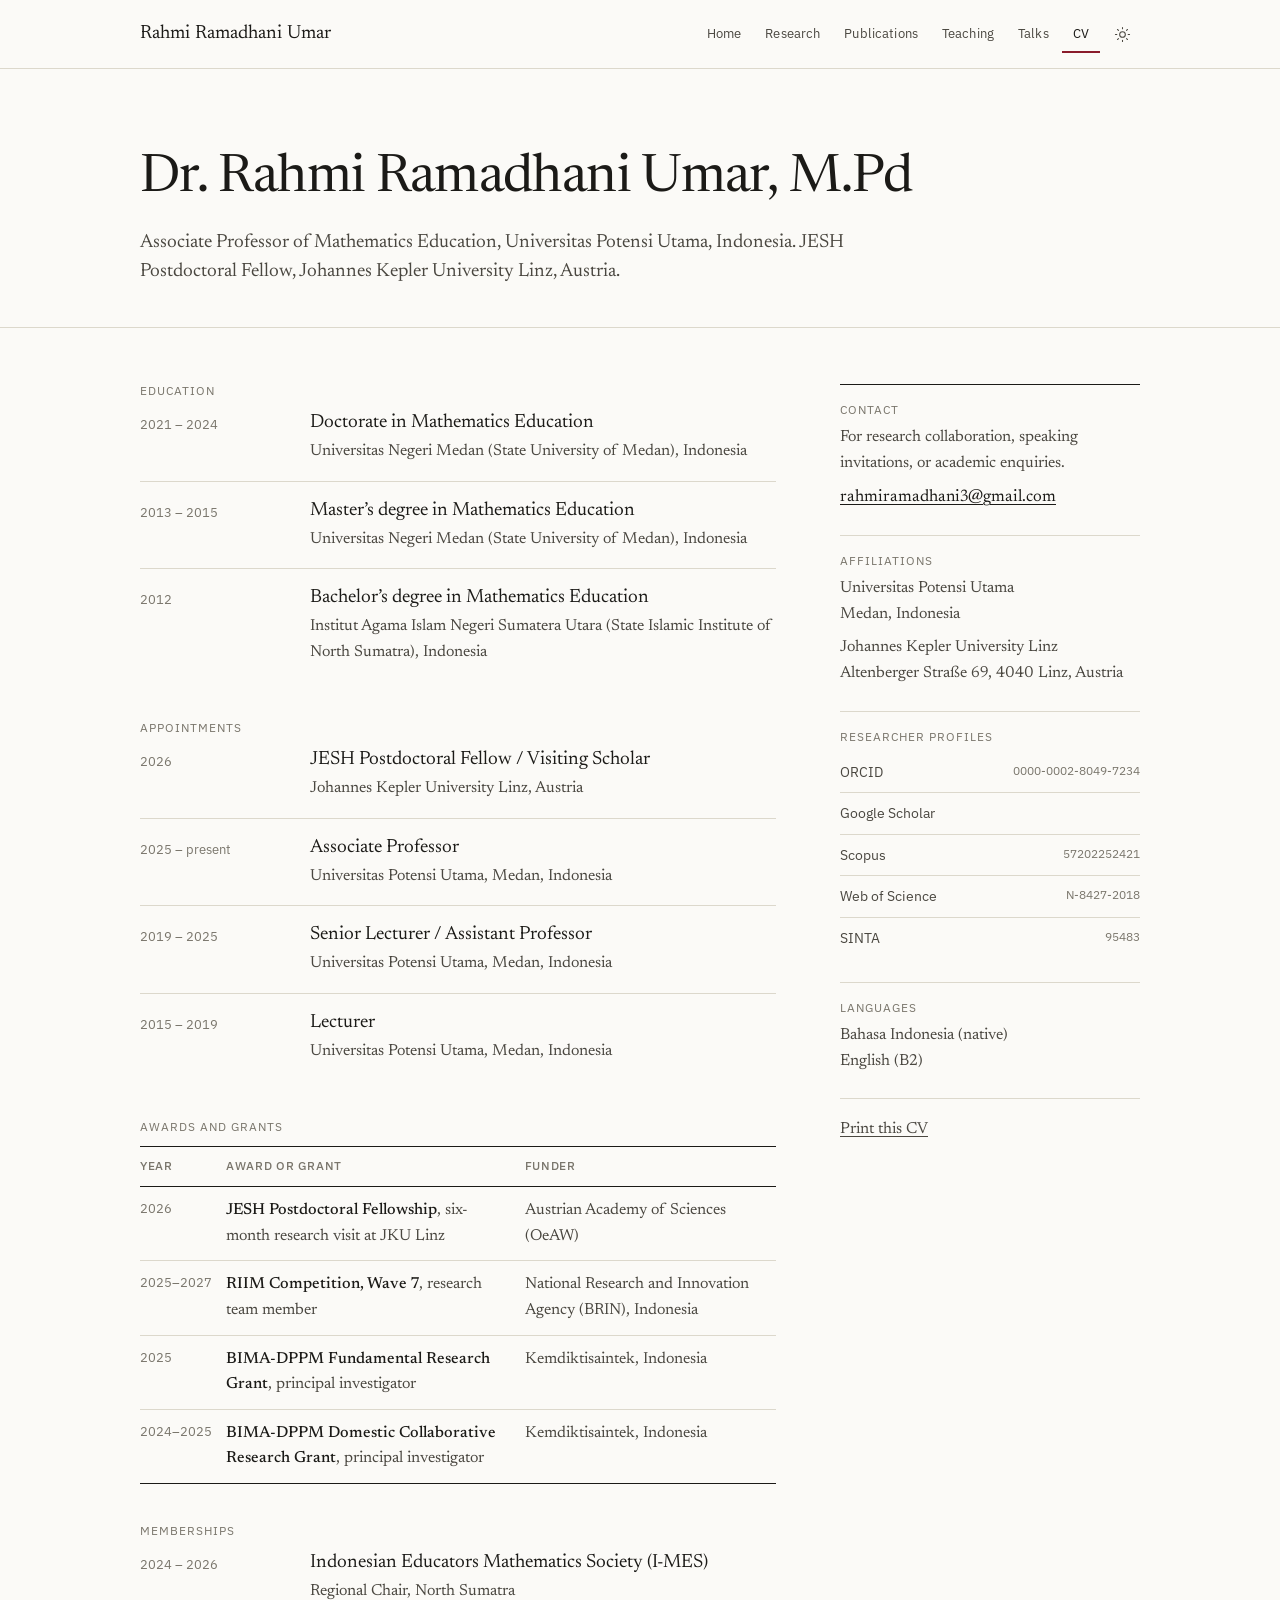
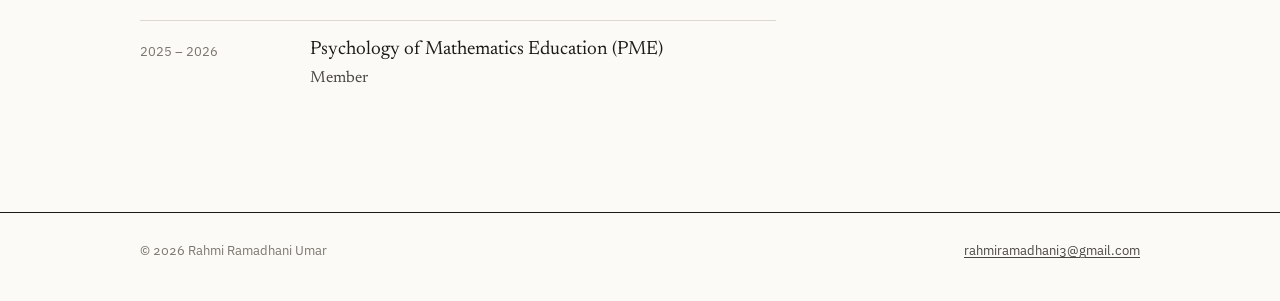
==== cv.html @ 2c05af72 "Academic website" ====
<!DOCTYPE html>
<html lang="en">
<head>
<meta charset="UTF-8">
<meta name="viewport" content="width=device-width, initial-scale=1">
<title>CV &middot; Rahmi Ramadhani Umar</title>
<meta name="description" content="Curriculum vitae and contact details of Rahmi Ramadhani Umar.">
<meta name="author" content="Rahmi Ramadhani Umar">
<link rel="canonical" href="https://rahmiumar.github.io/cv.html">
<meta property="og:type" content="website">
<meta property="og:title" content="CV &middot; Rahmi Ramadhani Umar">
<meta property="og:description" content="Curriculum vitae and contact details of Rahmi Ramadhani Umar.">
<meta property="og:url" content="https://rahmiumar.github.io/cv.html">
<link rel="icon" href="data:image/svg+xml,%3Csvg xmlns='http://www.w3.org/2000/svg' viewBox='0 0 64 64'%3E%3Crect width='64' height='64' fill='%238a1c2b'/%3E%3Ctext x='32' y='46' font-family='Georgia,serif' font-size='40' fill='%23fbfaf7' text-anchor='middle'%3ER%3C/text%3E%3C/svg%3E">
<link rel="preconnect" href="https://fonts.googleapis.com">
<link rel="preconnect" href="https://fonts.gstatic.com" crossorigin>
<link href="https://fonts.googleapis.com/css2?family=Newsreader:ital,opsz,wght@0,6..72,400;0,6..72,500;1,6..72,400&family=IBM+Plex+Sans:wght@400;500;600&display=swap" rel="stylesheet">
<link rel="stylesheet" href="assets/css/style.css">
<script>try{var t=localStorage.getItem('rru-theme');if(t==='light'||t==='dark')document.documentElement.setAttribute('data-theme',t);}catch(e){}</script>
</head>
<body>
<a class="skip-link" href="#main">Skip to content</a>
<header class="site-header">
  <div class="wrap">
    <a class="wordmark" href="index.html">Rahmi Ramadhani Umar</a>
    <nav class="nav" aria-label="Main">
      <ul><li><a href="index.html">Home</a></li><li><a href="research.html">Research</a></li><li><a href="publications.html">Publications</a></li><li><a href="teaching.html">Teaching</a></li><li><a href="talks.html">Talks</a></li><li><a href="cv.html" aria-current="page">CV</a></li></ul>
      <button class="menu-btn" type="button" aria-expanded="false">Menu</button>
      <button class="theme-btn" type="button" aria-label="Switch colour theme">
        <svg class="sun" viewBox="0 0 24 24" fill="none" stroke="currentColor" stroke-width="1.5" stroke-linecap="round"><circle cx="12" cy="12" r="4"/><path d="M12 2v2M12 20v2M4.9 4.9l1.4 1.4M17.7 17.7l1.4 1.4M2 12h2M20 12h2M4.9 19.1l1.4-1.4M17.7 6.3l1.4-1.4"/></svg>
        <svg class="moon" viewBox="0 0 24 24" fill="none" stroke="currentColor" stroke-width="1.5" stroke-linecap="round" stroke-linejoin="round"><path d="M21 12.8A9 9 0 1 1 11.2 3 7 7 0 0 0 21 12.8Z"/></svg>
      </button>
    </nav>
  </div>
</header>
<main id="main">

<section class="page-head"><div class="wrap">
  <h1>Dr. Rahmi Ramadhani Umar, M.Pd</h1>
  <p>Associate Professor of Mathematics Education, Universitas Potensi Utama, Indonesia. JESH Postdoctoral Fellow, Johannes Kepler University Linz, Austria.</p>
</div></section>
<section class="sec"><div class="wrap" style="display:block"><div class="cv-grid"><div><h2 class="sec-label" style="padding:0 0 12px">Education</h2><ol class="entries"><li><div class="when">2021 &ndash; 2024</div><div><h3>Doctorate in Mathematics Education</h3><p class="where">Universitas Negeri Medan (State University of Medan), Indonesia</p></div></li><li><div class="when">2013 &ndash; 2015</div><div><h3>Master&rsquo;s degree in Mathematics Education</h3><p class="where">Universitas Negeri Medan (State University of Medan), Indonesia</p></div></li><li><div class="when">2012</div><div><h3>Bachelor&rsquo;s degree in Mathematics Education</h3><p class="where">Institut Agama Islam Negeri Sumatera Utara (State Islamic Institute of North Sumatra), Indonesia</p></div></li></ol><h2 class="sec-label" style="padding:40px 0 12px">Appointments</h2><ol class="entries"><li><div class="when">2026</div><div><h3>JESH Postdoctoral Fellow / Visiting Scholar</h3><p class="where">Johannes Kepler University Linz, Austria</p></div></li><li><div class="when">2025 &ndash; present</div><div><h3>Associate Professor</h3><p class="where">Universitas Potensi Utama, Medan, Indonesia</p></div></li><li><div class="when">2019 &ndash; 2025</div><div><h3>Senior Lecturer / Assistant Professor</h3><p class="where">Universitas Potensi Utama, Medan, Indonesia</p></div></li><li><div class="when">2015 &ndash; 2019</div><div><h3>Lecturer</h3><p class="where">Universitas Potensi Utama, Medan, Indonesia</p></div></li></ol><h2 class="sec-label" style="padding:40px 0 12px">Awards and grants</h2><div class="table-wrap"><table class="bk stack"><tr><th>Year</th><th>Award or grant</th><th>Funder</th></tr><tr><td>2026</td><td><strong>JESH Postdoctoral Fellowship</strong>, six-month research visit at JKU Linz</td><td>Austrian Academy of Sciences (OeAW)</td></tr><tr><td>2025&ndash;2027</td><td><strong>RIIM Competition, Wave 7</strong>, research team member</td><td>National Research and Innovation Agency (BRIN), Indonesia</td></tr><tr><td>2025</td><td><strong>BIMA-DPPM Fundamental Research Grant</strong>, principal investigator</td><td>Kemdiktisaintek, Indonesia</td></tr><tr><td>2024&ndash;2025</td><td><strong>BIMA-DPPM Domestic Collaborative Research Grant</strong>, principal investigator</td><td>Kemdiktisaintek, Indonesia</td></tr></table></div><h2 class="sec-label" style="padding:40px 0 12px">Memberships</h2><ol class="entries"><li><div class="when">2024 &ndash; 2026</div><div><h3>Indonesian Educators Mathematics Society (I-MES)</h3><p class="where">Regional Chair, North Sumatra</p></div></li><li><div class="when">2025 &ndash; 2026</div><div><h3>Psychology of Mathematics Education (PME)</h3><p class="where">Member</p></div></li></ol></div><aside class="aside">
<section><h2>Contact</h2><p>For research collaboration, speaking invitations, or academic enquiries.</p><p><a class="mail" href="mailto:rahmiramadhani3@gmail.com">rahmiramadhani3@gmail.com</a></p></section>
<section><h2>Affiliations</h2><p>Universitas Potensi Utama<br>Medan, Indonesia</p><p>Johannes Kepler University Linz<br>Altenberger Stra&szlig;e 69, 4040 Linz, Austria</p></section>
<section><h2>Researcher profiles</h2><ul class="profiles"><li><a href="https://orcid.org/0000-0002-8049-7234" target="_blank" rel="noopener">ORCID<span>0000-0002-8049-7234</span></a></li><li><a href="https://scholar.google.com/citations?user=eZGZv1oAAAAJ&amp;hl=id" target="_blank" rel="noopener">Google Scholar</a></li><li><a href="https://www.scopus.com/authid/detail.uri?authorId=57202252421" target="_blank" rel="noopener">Scopus<span>57202252421</span></a></li><li><a href="https://www.webofscience.com/wos/author/record/N-8427-2018" target="_blank" rel="noopener">Web of Science<span>N-8427-2018</span></a></li><li><a href="https://sinta.kemdiktisaintek.go.id/authors/profile/95483" target="_blank" rel="noopener">SINTA<span>95483</span></a></li></ul></section>
<section><h2>Languages</h2><p>Bahasa Indonesia (native)<br>English (B2)</p></section>
<section class="no-print"><p><a href="#" onclick="window.print();return false">Print this CV</a></p></section>
</aside></div></div></section>

</main>
<footer class="site-footer">
  <div class="wrap">
    <span>&copy; <span id="year">2026</span> Rahmi Ramadhani Umar</span>
    <span><a href="mailto:rahmiramadhani3@gmail.com">rahmiramadhani3@gmail.com</a></span>
  </div>
</footer>
<script src="assets/js/main.js"></script>
</body>
</html>
---- assets/css/style.css ----
/* Rahmi Ramadhani Umar — academic site
   Editorial layout: serif text, hairline rules, one accent colour. */

:root {
  --paper: #fbfaf7;
  --paper-2: #f3f1ea;
  --ink: #1b1a17;
  --ink-2: #4a4740;
  --ink-3: #7a766c;
  --rule: #dcd8cc;
  --rule-strong: #1b1a17;
  --accent: #8a1c2b;
  --accent-soft: #f4e7e8;
  --focus: #8a1c2b;

  --serif: "Newsreader", "Iowan Old Style", "Palatino Linotype", Georgia, serif;
  --sans: "IBM Plex Sans", "Segoe UI", system-ui, sans-serif;

  --measure: 66ch;
  --wrap: 1080px;
  --gutter: clamp(16px, 4vw, 40px);
  --label-col: 190px;
}

@media (prefers-color-scheme: dark) {
  :root:not([data-theme="light"]) {
    --paper: #151412;
    --paper-2: #1d1c19;
    --ink: #ece8df;
    --ink-2: #bdb8ac;
    --ink-3: #8c877c;
    --rule: #34322d;
    --rule-strong: #ece8df;
    --accent: #e3949c;
    --accent-soft: #2b1d1f;
    --focus: #e3949c;
  }
}
:root[data-theme="dark"] {
  --paper: #151412;
  --paper-2: #1d1c19;
  --ink: #ece8df;
  --ink-2: #bdb8ac;
  --ink-3: #8c877c;
  --rule: #34322d;
  --rule-strong: #ece8df;
  --accent: #e3949c;
  --accent-soft: #2b1d1f;
  --focus: #e3949c;
}

*, *::before, *::after { box-sizing: border-box; }
html { -webkit-text-size-adjust: 100%; text-size-adjust: 100%; }
body {
  margin: 0;
  background: var(--paper);
  color: var(--ink);
  font-family: var(--serif);
  font-size: 1.125rem;
  line-height: 1.6;
  font-optical-sizing: auto;
  font-variant-numeric: oldstyle-nums proportional-nums;
  -webkit-font-smoothing: antialiased;
}
img, svg { display: block; max-width: 100%; }
a { color: inherit; text-decoration-thickness: 1px; text-underline-offset: 0.18em; }
a:hover { color: var(--accent); }
:focus-visible { outline: 2px solid var(--focus); outline-offset: 3px; }
h1, h2, h3 { font-weight: 400; line-height: 1.15; margin: 0; }
p { margin: 0 0 1em; }
em { font-style: italic; }

.wrap { max-width: var(--wrap); margin: 0 auto; padding: 0 var(--gutter); }

.skip-link {
  position: absolute; left: -9999px; top: 8px;
  background: var(--ink); color: var(--paper); padding: 8px 14px;
  font-family: var(--sans); font-size: .85rem; z-index: 10;
}
.skip-link:focus { left: 8px; }

/* ---------- Header ---------- */
.site-header { border-bottom: 1px solid var(--rule); }
.site-header .wrap {
  display: flex; align-items: center; justify-content: space-between;
  gap: 24px; min-height: 68px;
}
.wordmark {
  font-family: var(--serif); font-size: 1.2rem; text-decoration: none;
  letter-spacing: .005em; white-space: nowrap;
}
.wordmark:hover { color: var(--ink); }
.nav { display: flex; align-items: center; gap: 4px; }
.nav ul { display: flex; gap: 2px; list-style: none; margin: 0; padding: 0; }
.nav a {
  display: block; padding: 8px 11px;
  font-family: var(--sans); font-size: .84rem; letter-spacing: .01em;
  color: var(--ink-2); text-decoration: none;
}
.nav a:hover { color: var(--ink); }
.nav a[aria-current="page"] {
  color: var(--ink);
  box-shadow: inset 0 -2px 0 var(--accent);
}
.theme-btn, .menu-btn {
  appearance: none; background: none; border: 0; color: var(--ink-2);
  width: 36px; height: 36px; display: inline-grid; place-items: center;
  cursor: pointer; border-radius: 2px;
}
.theme-btn:hover, .menu-btn:hover { color: var(--ink); }
.theme-btn svg { width: 17px; height: 17px; }
.theme-btn .moon { display: none; }
:root[data-theme="dark"] .theme-btn .sun { display: none; }
:root[data-theme="dark"] .theme-btn .moon { display: block; }
@media (prefers-color-scheme: dark) {
  :root:not([data-theme="light"]) .theme-btn .sun { display: none; }
  :root:not([data-theme="light"]) .theme-btn .moon { display: block; }
}
.menu-btn { display: none; font-family: var(--sans); font-size: .84rem; width: auto; padding: 0 6px; }

@media (max-width: 860px) {
  .menu-btn { display: inline-grid; }
  .nav ul {
    display: none; position: absolute; left: 0; right: 0; top: 68px;
    flex-direction: column; gap: 0; background: var(--paper);
    border-bottom: 1px solid var(--rule); padding: 6px var(--gutter) 14px; z-index: 5;
  }
  .nav ul.open { display: flex; }
  .nav a { padding: 11px 0; font-size: .95rem; border-top: 1px solid var(--rule); }
  .nav li:first-child a { border-top: 0; }
  .nav a[aria-current="page"] { box-shadow: none; color: var(--accent); }
  .site-header { position: relative; }
}

/* ---------- Masthead (home) ---------- */
.masthead { padding: clamp(48px, 8vw, 96px) 0 clamp(40px, 6vw, 64px); }
.masthead-grid {
  display: grid; grid-template-columns: minmax(0, 1fr) 360px;
  gap: clamp(32px, 6vw, 80px); align-items: start;
}
.eyebrow {
  font-family: var(--sans); font-size: .78rem; letter-spacing: .08em;
  text-transform: uppercase; color: var(--ink-3); margin: 0 0 18px;
}
.masthead h1 {
  font-size: clamp(2.5rem, 6vw, 4.1rem); letter-spacing: -.015em; line-height: 1.02;
  margin-bottom: 22px;
}
.masthead h1 .deg { font-size: .42em; letter-spacing: 0; color: var(--ink-3); vertical-align: .55em; margin-left: .15em; }
.lede { font-size: clamp(1.2rem, 2vw, 1.38rem); line-height: 1.5; color: var(--ink-2); max-width: 36em; }
.lede strong { color: var(--ink); font-weight: 500; }
.actions { display: flex; flex-wrap: wrap; align-items: center; gap: 14px 22px; margin-top: 28px; font-family: var(--sans); font-size: .9rem; }
.actions a { text-decoration: none; border-bottom: 1px solid currentColor; padding-bottom: 2px; }
.actions a.primary {
  border: 1px solid var(--ink); padding: 9px 16px; color: var(--ink);
}
.actions a.primary:hover { background: var(--ink); color: var(--paper); }

.figure { margin: 0; }
.figure svg { width: 100%; height: auto; }
.figure .axis { stroke: var(--ink-3); stroke-width: 1; fill: none; }
.figure .grid { stroke: var(--rule); stroke-width: 1; fill: none; }
.figure .curve { stroke: var(--ink); stroke-width: 1.4; fill: none; }
.figure .curve.hi { stroke: var(--accent); stroke-width: 1.8; }
.figure .guide { stroke: var(--ink-3); stroke-width: 1; stroke-dasharray: 2 3; fill: none; }
.figure text { font-family: var(--serif); font-size: 12px; fill: var(--ink-3); font-style: italic; }
.figure figcaption {
  font-family: var(--sans); font-size: .76rem; line-height: 1.5; color: var(--ink-3);
  margin-top: 10px; padding-top: 10px; border-top: 1px solid var(--rule);
}
.figure figcaption b { color: var(--ink-2); font-weight: 600; }

/* ---------- Figures row ---------- */
.facts {
  display: grid; grid-template-columns: repeat(4, 1fr);
  border-top: 1px solid var(--rule-strong); border-bottom: 1px solid var(--rule);
}
.facts div { padding: 18px 18px 18px 0; }
.facts div + div { padding-left: 18px; border-left: 1px solid var(--rule); }
.facts b {
  display: block; font-weight: 400; font-size: 2.1rem; line-height: 1;
  font-variant-numeric: lining-nums tabular-nums;
}
.facts span { display: block; margin-top: 8px; font-family: var(--sans); font-size: .78rem; color: var(--ink-3); }
@media (max-width: 640px) {
  .facts { grid-template-columns: 1fr 1fr; }
  .facts div:nth-child(3) { padding-left: 0; border-left: 0; }
  .facts div:nth-child(n+3) { border-top: 1px solid var(--rule); }
}

/* ---------- Page head ---------- */
.page-head { padding: clamp(44px, 7vw, 80px) 0 clamp(28px, 4vw, 40px); border-bottom: 1px solid var(--rule); }
.page-head h1 { font-size: clamp(2.2rem, 5vw, 3.3rem); letter-spacing: -.012em; max-width: 18em; }
.page-head p { margin: 18px 0 0; max-width: var(--measure); color: var(--ink-2); font-size: 1.2rem; line-height: 1.55; }

/* ---------- Section grid: label column + content ---------- */
.sec { padding: clamp(36px, 5vw, 56px) 0; border-bottom: 1px solid var(--rule); }
.sec:last-of-type { border-bottom: 0; }
.sec .wrap { display: grid; grid-template-columns: var(--label-col) minmax(0, 1fr); gap: 0 clamp(24px, 4vw, 48px); }
.sec-label {
  font-family: var(--sans); font-size: .76rem; letter-spacing: .08em;
  text-transform: uppercase; color: var(--ink-3); padding-top: .45em; margin: 0;
}
.sec-label a { text-decoration: none; }
.sec-body { min-width: 0; }
.sec-body > h2 { font-size: 1.6rem; margin-bottom: 18px; }
.sec-body > p { max-width: var(--measure); }
.more { font-family: var(--sans); font-size: .86rem; display: inline-block; margin-top: 14px; }
@media (max-width: 760px) {
  .masthead-grid { grid-template-columns: 1fr; }
  .figure { max-width: 420px; }
  .sec .wrap { grid-template-columns: 1fr; }
  .sec-label { padding: 0 0 14px; }
}

/* ---------- Lists ---------- */
.plain { list-style: none; margin: 0; padding: 0; }
.interests { display: grid; grid-template-columns: repeat(2, minmax(0, 1fr)); gap: 0 40px; }
.interests li { padding: 14px 0; border-top: 1px solid var(--rule); }
.interests h3 { font-size: 1.2rem; margin-bottom: 4px; }
.interests p { font-size: 1rem; color: var(--ink-2); margin: 0; }
@media (max-width: 640px) { .interests { grid-template-columns: 1fr; } }

.news li { display: grid; grid-template-columns: 110px 1fr; gap: 16px; padding: 10px 0; border-top: 1px solid var(--rule); }
.news li:first-child { border-top: 0; padding-top: 0; }
.news time { font-family: var(--sans); font-size: .82rem; color: var(--ink-3); padding-top: .3em; font-variant-numeric: tabular-nums; }
@media (max-width: 480px) { .news li { grid-template-columns: 1fr; gap: 2px; } }

/* ---------- Publications ---------- */
.pubs { list-style: none; margin: 0; padding: 0; counter-reset: pub var(--start, 0); }
.pubs > li {
  counter-increment: pub; position: relative;
  padding: 16px 0 16px 2.6em; border-top: 1px solid var(--rule);
}
.pubs > li:first-child { border-top: 0; padding-top: 0; }
.pubs > li::before {
  content: "[" counter(pub) "]"; position: absolute; left: 0;
  font-family: var(--sans); font-size: .78rem; color: var(--ink-3);
  padding-top: .35em; font-variant-numeric: tabular-nums;
}
.pubs > li:first-child::before { padding-top: .35em; }
.pub-title { font-size: 1.16rem; line-height: 1.4; margin: 0 0 4px; color: var(--ink); }
.pub-title a { text-decoration: none; }
.pub-title a:hover { text-decoration: underline; }
.pub-authors { font-size: 1rem; color: var(--ink-2); margin: 0; }
.pub-authors .me { color: var(--ink); text-decoration: underline; text-decoration-color: var(--accent); text-underline-offset: .2em; }
.pub-venue { font-size: 1rem; color: var(--ink-2); margin: 0; }
.pub-venue em { color: var(--ink); }
.pub-foot { display: flex; flex-wrap: wrap; gap: 4px 16px; margin-top: 8px; font-family: var(--sans); font-size: .76rem; color: var(--ink-3); }
.pub-foot a { color: var(--ink-2); }
.pub-foot a:hover { color: var(--accent); }
.pub-foot .q { color: var(--accent); letter-spacing: .02em; }
.year-block + .year-block { margin-top: 30px; }
.year-block > h3 {
  font-family: var(--sans); font-size: .78rem; letter-spacing: .08em; color: var(--ink-3);
  text-transform: uppercase; padding-bottom: 8px; margin-bottom: 14px; border-bottom: 1px solid var(--rule-strong);
}

/* ---------- Entries (positions, projects, education) ---------- */
.entries { list-style: none; margin: 0; padding: 0; }
.entries > li { display: grid; grid-template-columns: 150px minmax(0, 1fr); gap: 20px; padding: 16px 0; border-top: 1px solid var(--rule); }
.entries > li:first-child { border-top: 0; padding-top: 0; }
.entries .when { font-family: var(--sans); font-size: .82rem; color: var(--ink-3); padding-top: .3em; font-variant-numeric: tabular-nums; }
.entries h3 { font-size: 1.2rem; line-height: 1.35; margin-bottom: 3px; }
.entries .where { font-size: 1rem; color: var(--ink-2); margin: 0; }
.entries ul { margin: 10px 0 0; padding-left: 1.1em; font-size: 1rem; color: var(--ink-2); }
.entries ul li { margin: 3px 0; }
.entries ul li::marker { color: var(--ink-3); }
.role { font-family: var(--sans); font-size: .76rem; color: var(--accent); letter-spacing: .02em; }
@media (max-width: 560px) { .entries > li { grid-template-columns: 1fr; gap: 4px; } }

/* ---------- Tables (booktabs style) ---------- */
.table-wrap { overflow-x: auto; -webkit-overflow-scrolling: touch; }
table.bk { width: 100%; border-collapse: collapse; font-size: 1rem; border-top: 1px solid var(--rule-strong); border-bottom: 1px solid var(--rule-strong); }
table.bk th {
  text-align: left; font-family: var(--sans); font-weight: 500; font-size: .74rem;
  letter-spacing: .06em; text-transform: uppercase; color: var(--ink-3);
  padding: 10px 14px 10px 0; border-bottom: 1px solid var(--rule-strong);
}
table.bk td { padding: 11px 14px 11px 0; vertical-align: top; border-top: 1px solid var(--rule); color: var(--ink-2); }
table.bk tr:nth-child(2) td { border-top: 0; }
table.bk td:first-child { font-family: var(--sans); font-size: .84rem; color: var(--ink-3); white-space: nowrap; font-variant-numeric: tabular-nums; }
table.bk td strong { color: var(--ink); font-weight: 500; }
@media (max-width: 640px) {
  table.bk.stack, table.bk.stack tbody, table.bk.stack tr, table.bk.stack td { display: block; }
  table.bk.stack tr:first-child { display: none; }
  table.bk.stack tr { padding: 12px 0; border-top: 1px solid var(--rule); }
  table.bk.stack tr:nth-child(2) { border-top: 0; }
  table.bk.stack td { border: 0; padding: 1px 0; }
}

/* ---------- Side panel (CV) ---------- */
.cv-grid { display: grid; grid-template-columns: minmax(0, 1fr) 300px; gap: clamp(32px, 5vw, 64px); }
.aside { border-top: 1px solid var(--rule-strong); padding-top: 18px; align-self: start; position: sticky; top: 24px; }
.aside h2 { font-family: var(--sans); font-size: .76rem; letter-spacing: .08em; text-transform: uppercase; color: var(--ink-3); margin: 0 0 8px; }
.aside section + section { margin-top: 24px; padding-top: 18px; border-top: 1px solid var(--rule); }
.aside p { font-size: 1rem; color: var(--ink-2); margin: 0 0 .5em; }
.aside .mail { font-size: 1.05rem; color: var(--ink); word-break: break-all; }
@media (max-width: 860px) { .cv-grid { grid-template-columns: 1fr; } .aside { position: static; } }

.profiles { list-style: none; margin: 0; padding: 0; font-family: var(--sans); font-size: .88rem; }
.profiles li { border-top: 1px solid var(--rule); }
.profiles li:first-child { border-top: 0; }
.profiles a { display: flex; justify-content: space-between; gap: 12px; padding: 9px 0; text-decoration: none; color: var(--ink-2); }
.profiles a:hover { color: var(--accent); }
.profiles a span { color: var(--ink-3); font-size: .78rem; font-variant-numeric: tabular-nums; }
.profiles.row { display: flex; flex-wrap: wrap; gap: 0 26px; }
.profiles.row li { border: 0; }
.profiles.row a { padding: 4px 0; border-bottom: 1px solid var(--rule); }

.note { font-family: var(--sans); font-size: .82rem; color: var(--ink-3); margin-top: 18px; }

/* ---------- Footer ---------- */
.site-footer { border-top: 1px solid var(--rule-strong); margin-top: clamp(24px, 4vw, 48px); padding: 28px 0 40px; }
.site-footer .wrap { display: flex; flex-wrap: wrap; justify-content: space-between; gap: 12px 32px; font-family: var(--sans); font-size: .8rem; color: var(--ink-3); }
.site-footer a { color: var(--ink-2); }

/* ---------- Print (CV) ---------- */
@media print {
  :root { --paper: #fff; --ink: #000; --ink-2: #222; --ink-3: #555; --rule: #bbb; --accent: #000; }
  body { font-size: 10.5pt; }
  .site-header, .site-footer, .theme-btn, .menu-btn, .no-print { display: none !important; }
  .sec { padding: 14px 0; break-inside: avoid-page; }
  .aside { position: static; }
  a { text-decoration: none; }
}
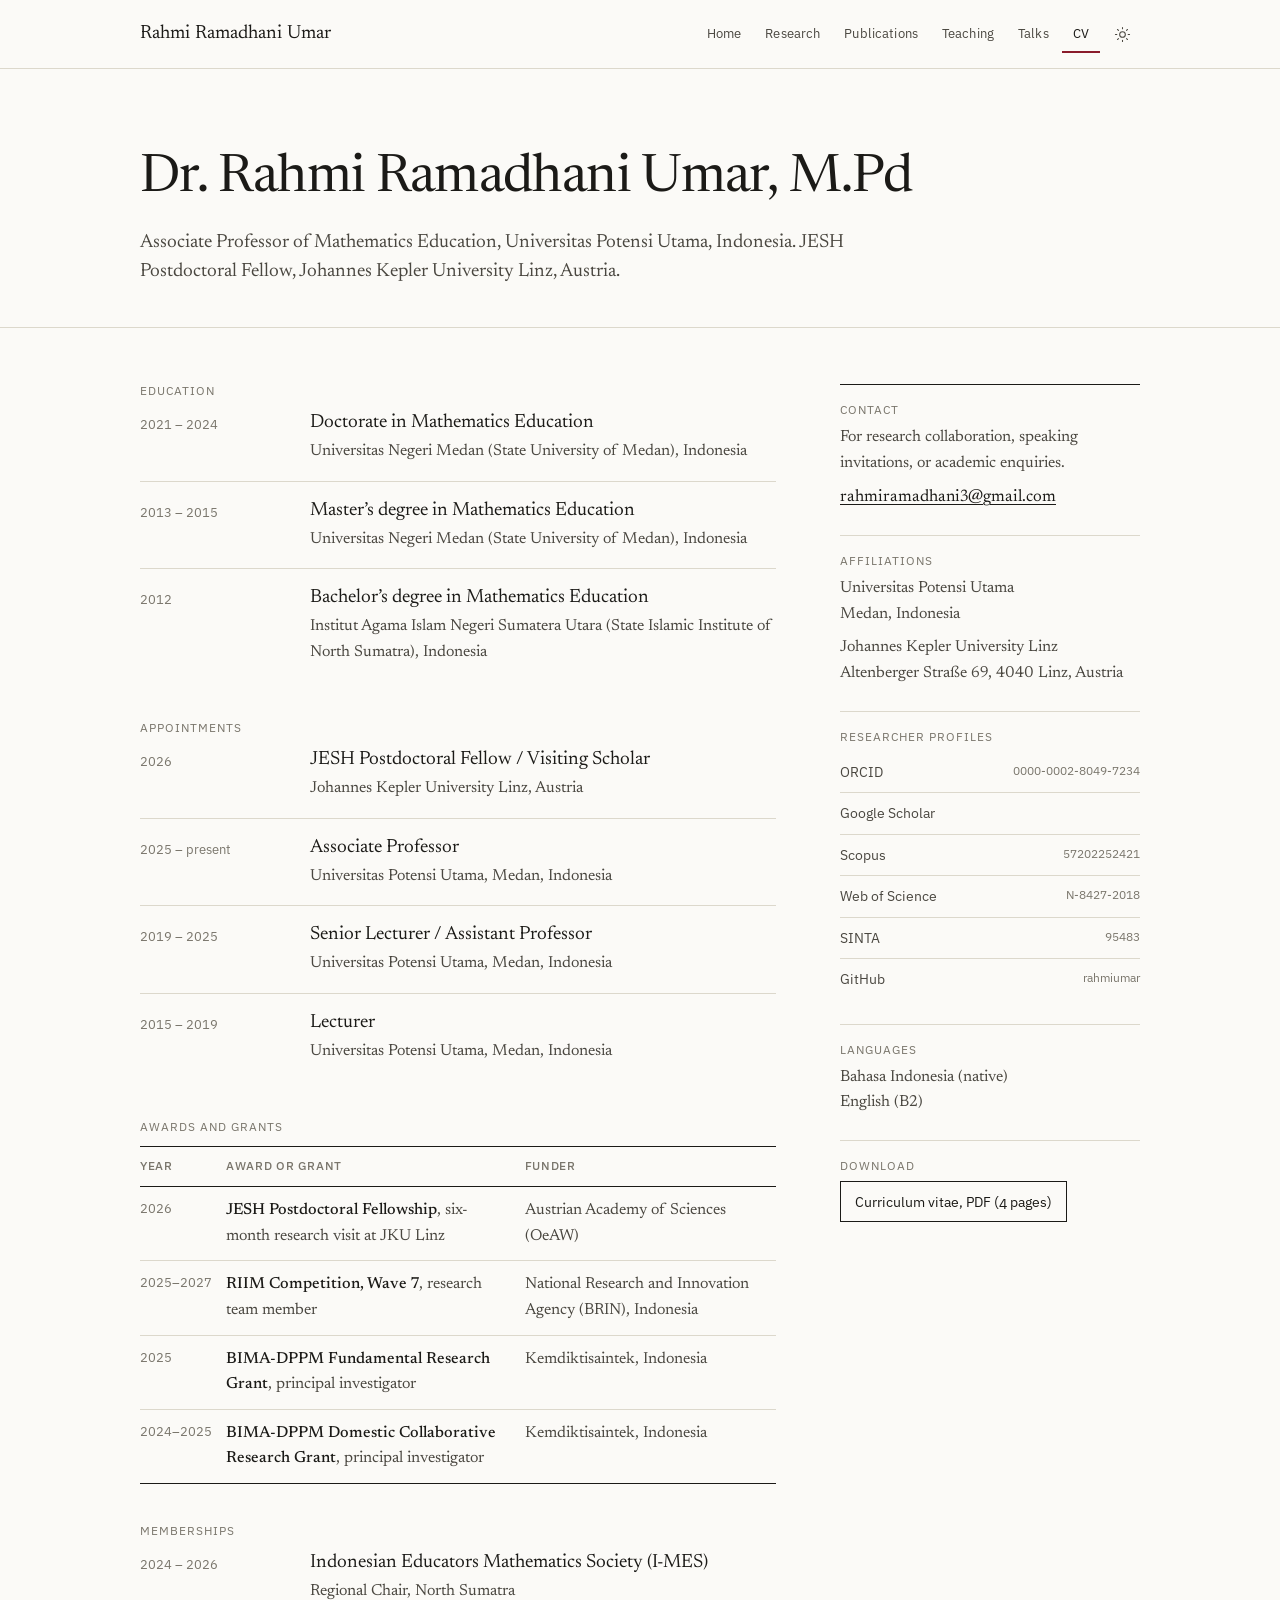
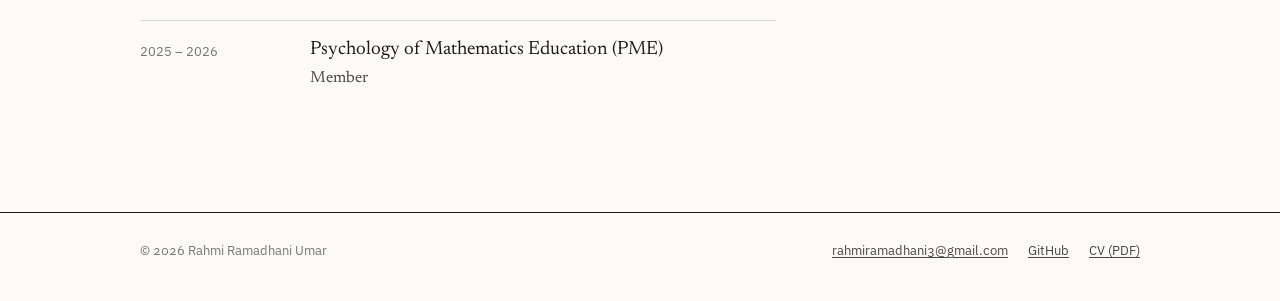
==== commit f24f163b: "Add downloadable CV and GitHub link" ====
--- a/cv.html
+++ b/cv.html
@@ -42,16 +42,16 @@
 <section class="sec"><div class="wrap" style="display:block"><div class="cv-grid"><div><h2 class="sec-label" style="padding:0 0 12px">Education</h2><ol class="entries"><li><div class="when">2021 &ndash; 2024</div><div><h3>Doctorate in Mathematics Education</h3><p class="where">Universitas Negeri Medan (State University of Medan), Indonesia</p></div></li><li><div class="when">2013 &ndash; 2015</div><div><h3>Master&rsquo;s degree in Mathematics Education</h3><p class="where">Universitas Negeri Medan (State University of Medan), Indonesia</p></div></li><li><div class="when">2012</div><div><h3>Bachelor&rsquo;s degree in Mathematics Education</h3><p class="where">Institut Agama Islam Negeri Sumatera Utara (State Islamic Institute of North Sumatra), Indonesia</p></div></li></ol><h2 class="sec-label" style="padding:40px 0 12px">Appointments</h2><ol class="entries"><li><div class="when">2026</div><div><h3>JESH Postdoctoral Fellow / Visiting Scholar</h3><p class="where">Johannes Kepler University Linz, Austria</p></div></li><li><div class="when">2025 &ndash; present</div><div><h3>Associate Professor</h3><p class="where">Universitas Potensi Utama, Medan, Indonesia</p></div></li><li><div class="when">2019 &ndash; 2025</div><div><h3>Senior Lecturer / Assistant Professor</h3><p class="where">Universitas Potensi Utama, Medan, Indonesia</p></div></li><li><div class="when">2015 &ndash; 2019</div><div><h3>Lecturer</h3><p class="where">Universitas Potensi Utama, Medan, Indonesia</p></div></li></ol><h2 class="sec-label" style="padding:40px 0 12px">Awards and grants</h2><div class="table-wrap"><table class="bk stack"><tr><th>Year</th><th>Award or grant</th><th>Funder</th></tr><tr><td>2026</td><td><strong>JESH Postdoctoral Fellowship</strong>, six-month research visit at JKU Linz</td><td>Austrian Academy of Sciences (OeAW)</td></tr><tr><td>2025&ndash;2027</td><td><strong>RIIM Competition, Wave 7</strong>, research team member</td><td>National Research and Innovation Agency (BRIN), Indonesia</td></tr><tr><td>2025</td><td><strong>BIMA-DPPM Fundamental Research Grant</strong>, principal investigator</td><td>Kemdiktisaintek, Indonesia</td></tr><tr><td>2024&ndash;2025</td><td><strong>BIMA-DPPM Domestic Collaborative Research Grant</strong>, principal investigator</td><td>Kemdiktisaintek, Indonesia</td></tr></table></div><h2 class="sec-label" style="padding:40px 0 12px">Memberships</h2><ol class="entries"><li><div class="when">2024 &ndash; 2026</div><div><h3>Indonesian Educators Mathematics Society (I-MES)</h3><p class="where">Regional Chair, North Sumatra</p></div></li><li><div class="when">2025 &ndash; 2026</div><div><h3>Psychology of Mathematics Education (PME)</h3><p class="where">Member</p></div></li></ol></div><aside class="aside">
 <section><h2>Contact</h2><p>For research collaboration, speaking invitations, or academic enquiries.</p><p><a class="mail" href="mailto:rahmiramadhani3@gmail.com">rahmiramadhani3@gmail.com</a></p></section>
 <section><h2>Affiliations</h2><p>Universitas Potensi Utama<br>Medan, Indonesia</p><p>Johannes Kepler University Linz<br>Altenberger Stra&szlig;e 69, 4040 Linz, Austria</p></section>
-<section><h2>Researcher profiles</h2><ul class="profiles"><li><a href="https://orcid.org/0000-0002-8049-7234" target="_blank" rel="noopener">ORCID<span>0000-0002-8049-7234</span></a></li><li><a href="https://scholar.google.com/citations?user=eZGZv1oAAAAJ&amp;hl=id" target="_blank" rel="noopener">Google Scholar</a></li><li><a href="https://www.scopus.com/authid/detail.uri?authorId=57202252421" target="_blank" rel="noopener">Scopus<span>57202252421</span></a></li><li><a href="https://www.webofscience.com/wos/author/record/N-8427-2018" target="_blank" rel="noopener">Web of Science<span>N-8427-2018</span></a></li><li><a href="https://sinta.kemdiktisaintek.go.id/authors/profile/95483" target="_blank" rel="noopener">SINTA<span>95483</span></a></li></ul></section>
+<section><h2>Researcher profiles</h2><ul class="profiles"><li><a href="https://orcid.org/0000-0002-8049-7234" target="_blank" rel="noopener">ORCID<span>0000-0002-8049-7234</span></a></li><li><a href="https://scholar.google.com/citations?user=eZGZv1oAAAAJ&amp;hl=id" target="_blank" rel="noopener">Google Scholar</a></li><li><a href="https://www.scopus.com/authid/detail.uri?authorId=57202252421" target="_blank" rel="noopener">Scopus<span>57202252421</span></a></li><li><a href="https://www.webofscience.com/wos/author/record/N-8427-2018" target="_blank" rel="noopener">Web of Science<span>N-8427-2018</span></a></li><li><a href="https://sinta.kemdiktisaintek.go.id/authors/profile/95483" target="_blank" rel="noopener">SINTA<span>95483</span></a></li><li><a href="https://github.com/rahmiumar" target="_blank" rel="noopener">GitHub<span>rahmiumar</span></a></li></ul></section>
 <section><h2>Languages</h2><p>Bahasa Indonesia (native)<br>English (B2)</p></section>
-<section class="no-print"><p><a href="#" onclick="window.print();return false">Print this CV</a></p></section>
+<section class="no-print"><h2>Download</h2><p><a class="dl" href="assets/files/Rahmi_Ramadhani_Umar_CV.pdf" download>Curriculum vitae, PDF (4 pages)</a></p></section>
 </aside></div></div></section>
 
 </main>
 <footer class="site-footer">
   <div class="wrap">
     <span>&copy; <span id="year">2026</span> Rahmi Ramadhani Umar</span>
-    <span><a href="mailto:rahmiramadhani3@gmail.com">rahmiramadhani3@gmail.com</a></span>
+    <span class="foot-links"><a href="mailto:rahmiramadhani3@gmail.com">rahmiramadhani3@gmail.com</a><a href="https://github.com/rahmiumar" target="_blank" rel="noopener">GitHub</a><a href="assets/files/Rahmi_Ramadhani_Umar_CV.pdf" download>CV (PDF)</a></span>
   </div>
 </footer>
 <script src="assets/js/main.js"></script>
--- a/assets/css/style.css
+++ b/assets/css/style.css
@@ -314,6 +314,9 @@
 .site-footer { border-top: 1px solid var(--rule-strong); margin-top: clamp(24px, 4vw, 48px); padding: 28px 0 40px; }
 .site-footer .wrap { display: flex; flex-wrap: wrap; justify-content: space-between; gap: 12px 32px; font-family: var(--sans); font-size: .8rem; color: var(--ink-3); }
 .site-footer a { color: var(--ink-2); }
+.foot-links { display: flex; flex-wrap: wrap; gap: 6px 20px; }
+.aside .dl { font-family: var(--sans); font-size: .9rem; color: var(--ink); display: inline-block; border: 1px solid var(--ink); padding: 8px 14px; text-decoration: none; }
+.aside .dl:hover { background: var(--ink); color: var(--paper); }
 
 /* ---------- Print (CV) ---------- */
 @media print {
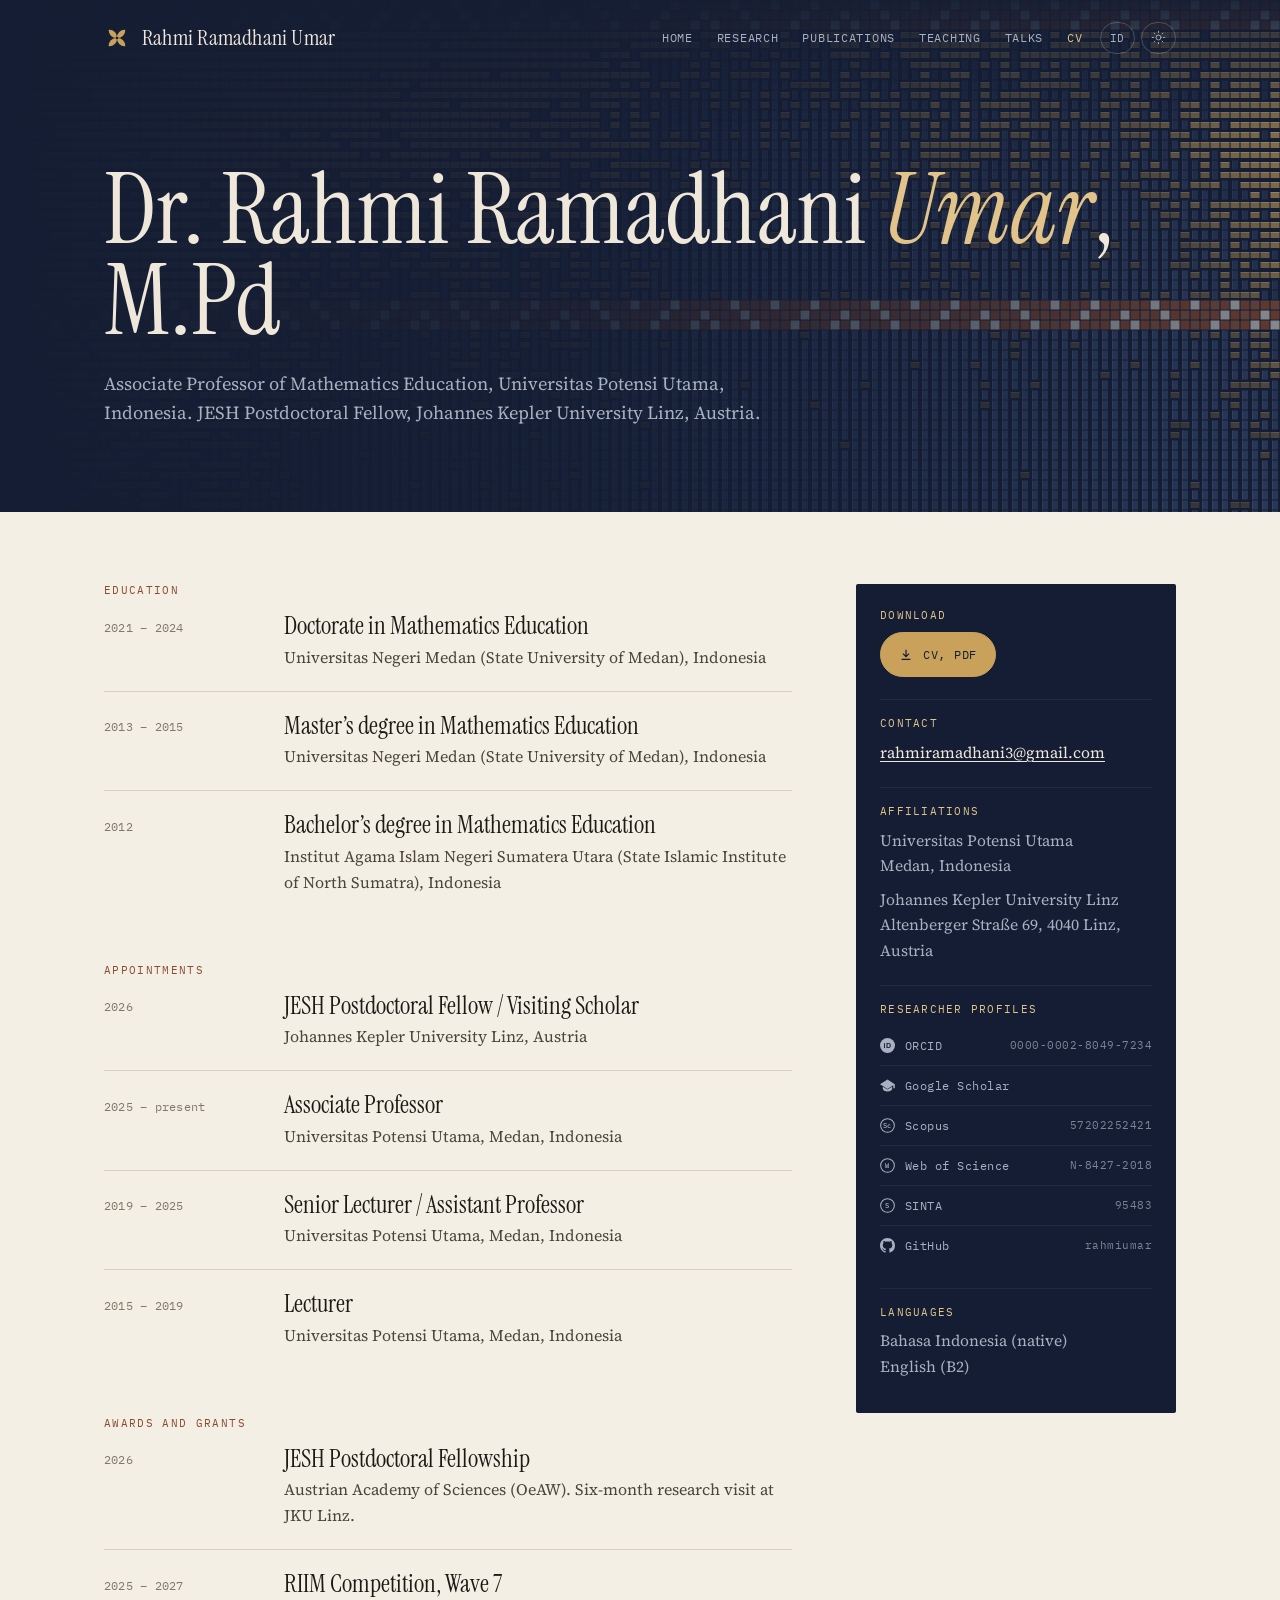
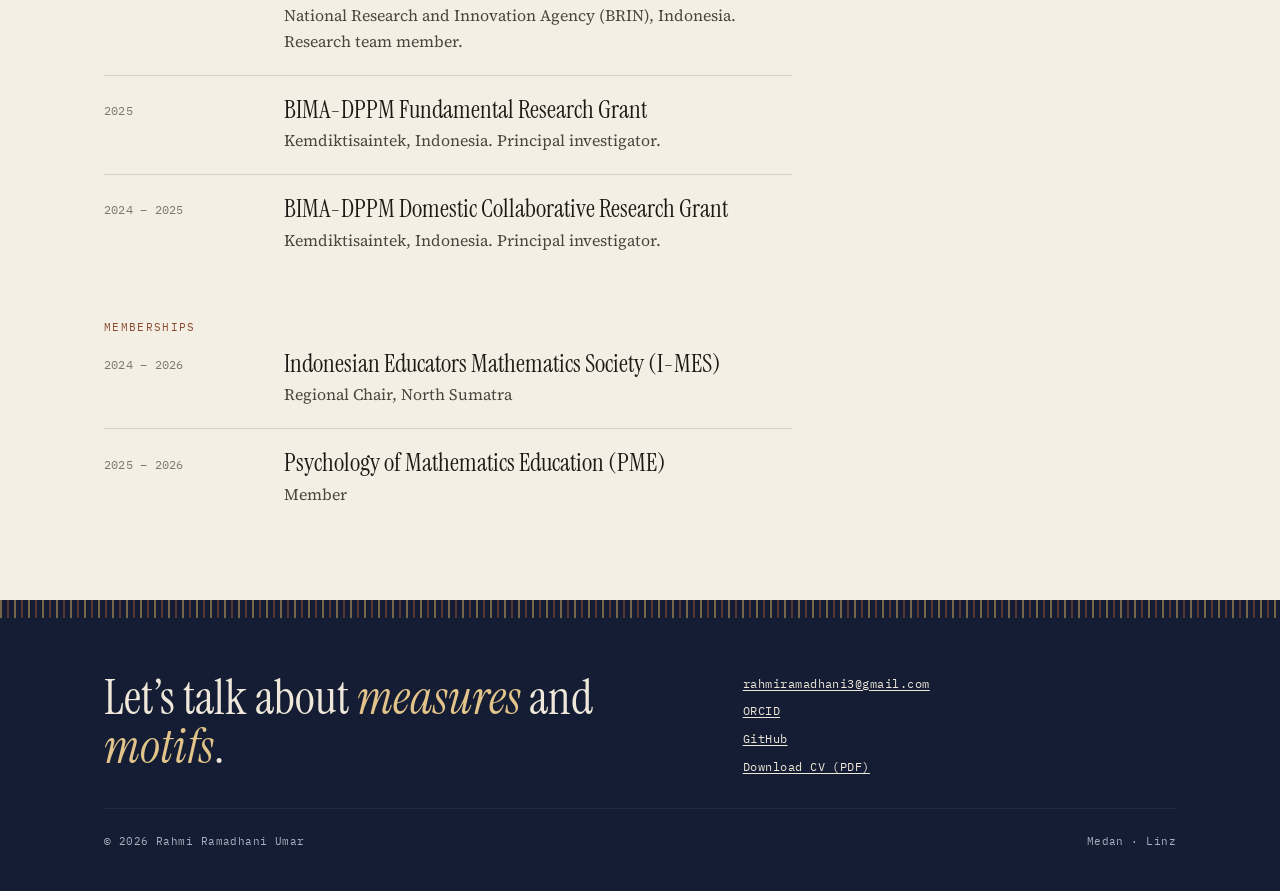
==== commit 91c02167: "Redesign site and CV" ====
--- a/cv.html
+++ b/cv.html
@@ -1,59 +1,66 @@
 <!DOCTYPE html>
-<html lang="en">
+<html lang="en" data-lang="en">
 <head>
 <meta charset="UTF-8">
 <meta name="viewport" content="width=device-width, initial-scale=1">
 <title>CV &middot; Rahmi Ramadhani Umar</title>
 <meta name="description" content="Curriculum vitae and contact details of Rahmi Ramadhani Umar.">
 <meta name="author" content="Rahmi Ramadhani Umar">
+<meta name="theme-color" content="#141d33">
 <link rel="canonical" href="https://rahmiumar.github.io/cv.html">
-<meta property="og:type" content="website">
+<link rel="alternate" hreflang="en" href="https://rahmiumar.github.io/cv.html">
+<meta property="og:type" content="profile">
 <meta property="og:title" content="CV &middot; Rahmi Ramadhani Umar">
 <meta property="og:description" content="Curriculum vitae and contact details of Rahmi Ramadhani Umar.">
 <meta property="og:url" content="https://rahmiumar.github.io/cv.html">
-<link rel="icon" href="data:image/svg+xml,%3Csvg xmlns='http://www.w3.org/2000/svg' viewBox='0 0 64 64'%3E%3Crect width='64' height='64' fill='%238a1c2b'/%3E%3Ctext x='32' y='46' font-family='Georgia,serif' font-size='40' fill='%23fbfaf7' text-anchor='middle'%3ER%3C/text%3E%3C/svg%3E">
+<link rel="icon" href="data:image/svg+xml,%3Csvg xmlns='http://www.w3.org/2000/svg' viewBox='0 0 32 32'%3E%3Crect width='32' height='32' fill='%23141d33'/%3E%3Cpath fill='%23c9a15b' d='M16.00 16.00A9.4 9.4 0 0 1 26.18 26.18A9.4 9.4 0 0 1 16.00 16.00Z'/%3E%3Cpath fill='%23c9a15b' d='M16.00 16.00A9.4 9.4 0 0 1 5.82 26.18A9.4 9.4 0 0 1 16.00 16.00Z'/%3E%3Cpath fill='%23c9a15b' d='M16.00 16.00A9.4 9.4 0 0 1 5.82 5.82A9.4 9.4 0 0 1 16.00 16.00Z'/%3E%3Cpath fill='%23c9a15b' d='M16.00 16.00A9.4 9.4 0 0 1 26.18 5.82A9.4 9.4 0 0 1 16.00 16.00Z'/%3E%3C/svg%3E">
 <link rel="preconnect" href="https://fonts.googleapis.com">
 <link rel="preconnect" href="https://fonts.gstatic.com" crossorigin>
-<link href="https://fonts.googleapis.com/css2?family=Newsreader:ital,opsz,wght@0,6..72,400;0,6..72,500;1,6..72,400&family=IBM+Plex+Sans:wght@400;500;600&display=swap" rel="stylesheet">
+<link href="https://fonts.googleapis.com/css2?family=Instrument+Serif:ital@0;1&family=Source+Serif+4:ital,opsz,wght@0,8..60,400;0,8..60,500;1,8..60,400&family=IBM+Plex+Mono:wght@400;500&display=swap" rel="stylesheet">
 <link rel="stylesheet" href="assets/css/style.css">
-<script>try{var t=localStorage.getItem('rru-theme');if(t==='light'||t==='dark')document.documentElement.setAttribute('data-theme',t);}catch(e){}</script>
+<script>(function(d){d.classList.add('js');try{var t=localStorage.getItem('rru-theme');if(t==='light'||t==='dark')d.setAttribute('data-theme',t);var l=localStorage.getItem('rru-lang');if(l==='en'||l==='id'){d.setAttribute('data-lang',l);d.setAttribute('lang',l);}}catch(e){}})(document.documentElement);</script>
+<script type="application/ld+json">{"@context":"https://schema.org","@type":"Person","name":"Rahmi Ramadhani Umar","honorificPrefix":"Dr.","jobTitle":"Associate Professor of Mathematics Education","affiliation":[{"@type":"CollegeOrUniversity","name":"Universitas Potensi Utama"},{"@type":"CollegeOrUniversity","name":"Johannes Kepler University Linz"}],"email":"mailto:rahmiramadhani3@gmail.com","url":"https://rahmiumar.github.io/","sameAs":["https://orcid.org/0000-0002-8049-7234","https://scholar.google.com/citations?user=eZGZv1oAAAAJ","https://www.scopus.com/authid/detail.uri?authorId=57202252421","https://github.com/rahmiumar"]}</script>
 </head>
 <body>
 <a class="skip-link" href="#main">Skip to content</a>
 <header class="site-header">
   <div class="wrap">
-    <a class="wordmark" href="index.html">Rahmi Ramadhani Umar</a>
+    <a class="wordmark" href="index.html"><svg viewBox="0 0 32 32" aria-hidden="true" fill="#c9a15b"><path d="M16.00,16.00A9.4,9.4 0 0 1 26.18,26.18A9.4,9.4 0 0 1 16.00,16.00Z"/><path d="M16.00,16.00A9.4,9.4 0 0 1 5.82,26.18A9.4,9.4 0 0 1 16.00,16.00Z"/><path d="M16.00,16.00A9.4,9.4 0 0 1 5.82,5.82A9.4,9.4 0 0 1 16.00,16.00Z"/><path d="M16.00,16.00A9.4,9.4 0 0 1 26.18,5.82A9.4,9.4 0 0 1 16.00,16.00Z"/><circle cx="16" cy="16" r="1.6" fill="#141d33"/></svg><span>Rahmi Ramadhani Umar</span></a>
     <nav class="nav" aria-label="Main">
-      <ul><li><a href="index.html">Home</a></li><li><a href="research.html">Research</a></li><li><a href="publications.html">Publications</a></li><li><a href="teaching.html">Teaching</a></li><li><a href="talks.html">Talks</a></li><li><a href="cv.html" aria-current="page">CV</a></li></ul>
-      <button class="menu-btn" type="button" aria-expanded="false">Menu</button>
-      <button class="theme-btn" type="button" aria-label="Switch colour theme">
+      <ul><li><a href="index.html"><span lang="en">Home</span><span lang="id">Beranda</span></a></li><li><a href="research.html"><span lang="en">Research</span><span lang="id">Riset</span></a></li><li><a href="publications.html"><span lang="en">Publications</span><span lang="id">Publikasi</span></a></li><li><a href="teaching.html"><span lang="en">Teaching</span><span lang="id">Pengajaran</span></a></li><li><a href="talks.html"><span lang="en">Talks</span><span lang="id">Narasumber</span></a></li><li><a href="cv.html" aria-current="page"><span lang="en">CV</span><span lang="id">CV</span></a></li></ul>
+      <button class="tool lang-btn" type="button">ID</button>
+      <button class="tool theme-btn" type="button" aria-label="Switch colour theme">
         <svg class="sun" viewBox="0 0 24 24" fill="none" stroke="currentColor" stroke-width="1.5" stroke-linecap="round"><circle cx="12" cy="12" r="4"/><path d="M12 2v2M12 20v2M4.9 4.9l1.4 1.4M17.7 17.7l1.4 1.4M2 12h2M20 12h2M4.9 19.1l1.4-1.4M17.7 6.3l1.4-1.4"/></svg>
         <svg class="moon" viewBox="0 0 24 24" fill="none" stroke="currentColor" stroke-width="1.5" stroke-linecap="round" stroke-linejoin="round"><path d="M21 12.8A9 9 0 1 1 11.2 3 7 7 0 0 0 21 12.8Z"/></svg>
       </button>
+      <button class="tool menu-btn" type="button" aria-expanded="false" aria-label="Menu"><svg viewBox="0 0 16 16" fill="none" stroke="currentColor" stroke-width="1.4"><path d="M2 5h12M2 11h12"/></svg></button>
     </nav>
   </div>
 </header>
 <main id="main">
-
-<section class="page-head"><div class="wrap">
-  <h1>Dr. Rahmi Ramadhani Umar, M.Pd</h1>
-  <p>Associate Professor of Mathematics Education, Universitas Potensi Utama, Indonesia. JESH Postdoctoral Fellow, Johannes Kepler University Linz, Austria.</p>
-</div></section>
-<section class="sec"><div class="wrap" style="display:block"><div class="cv-grid"><div><h2 class="sec-label" style="padding:0 0 12px">Education</h2><ol class="entries"><li><div class="when">2021 &ndash; 2024</div><div><h3>Doctorate in Mathematics Education</h3><p class="where">Universitas Negeri Medan (State University of Medan), Indonesia</p></div></li><li><div class="when">2013 &ndash; 2015</div><div><h3>Master&rsquo;s degree in Mathematics Education</h3><p class="where">Universitas Negeri Medan (State University of Medan), Indonesia</p></div></li><li><div class="when">2012</div><div><h3>Bachelor&rsquo;s degree in Mathematics Education</h3><p class="where">Institut Agama Islam Negeri Sumatera Utara (State Islamic Institute of North Sumatra), Indonesia</p></div></li></ol><h2 class="sec-label" style="padding:40px 0 12px">Appointments</h2><ol class="entries"><li><div class="when">2026</div><div><h3>JESH Postdoctoral Fellow / Visiting Scholar</h3><p class="where">Johannes Kepler University Linz, Austria</p></div></li><li><div class="when">2025 &ndash; present</div><div><h3>Associate Professor</h3><p class="where">Universitas Potensi Utama, Medan, Indonesia</p></div></li><li><div class="when">2019 &ndash; 2025</div><div><h3>Senior Lecturer / Assistant Professor</h3><p class="where">Universitas Potensi Utama, Medan, Indonesia</p></div></li><li><div class="when">2015 &ndash; 2019</div><div><h3>Lecturer</h3><p class="where">Universitas Potensi Utama, Medan, Indonesia</p></div></li></ol><h2 class="sec-label" style="padding:40px 0 12px">Awards and grants</h2><div class="table-wrap"><table class="bk stack"><tr><th>Year</th><th>Award or grant</th><th>Funder</th></tr><tr><td>2026</td><td><strong>JESH Postdoctoral Fellowship</strong>, six-month research visit at JKU Linz</td><td>Austrian Academy of Sciences (OeAW)</td></tr><tr><td>2025&ndash;2027</td><td><strong>RIIM Competition, Wave 7</strong>, research team member</td><td>National Research and Innovation Agency (BRIN), Indonesia</td></tr><tr><td>2025</td><td><strong>BIMA-DPPM Fundamental Research Grant</strong>, principal investigator</td><td>Kemdiktisaintek, Indonesia</td></tr><tr><td>2024&ndash;2025</td><td><strong>BIMA-DPPM Domestic Collaborative Research Grant</strong>, principal investigator</td><td>Kemdiktisaintek, Indonesia</td></tr></table></div><h2 class="sec-label" style="padding:40px 0 12px">Memberships</h2><ol class="entries"><li><div class="when">2024 &ndash; 2026</div><div><h3>Indonesian Educators Mathematics Society (I-MES)</h3><p class="where">Regional Chair, North Sumatra</p></div></li><li><div class="when">2025 &ndash; 2026</div><div><h3>Psychology of Mathematics Education (PME)</h3><p class="where">Member</p></div></li></ol></div><aside class="aside">
-<section><h2>Contact</h2><p>For research collaboration, speaking invitations, or academic enquiries.</p><p><a class="mail" href="mailto:rahmiramadhani3@gmail.com">rahmiramadhani3@gmail.com</a></p></section>
-<section><h2>Affiliations</h2><p>Universitas Potensi Utama<br>Medan, Indonesia</p><p>Johannes Kepler University Linz<br>Altenberger Stra&szlig;e 69, 4040 Linz, Austria</p></section>
-<section><h2>Researcher profiles</h2><ul class="profiles"><li><a href="https://orcid.org/0000-0002-8049-7234" target="_blank" rel="noopener">ORCID<span>0000-0002-8049-7234</span></a></li><li><a href="https://scholar.google.com/citations?user=eZGZv1oAAAAJ&amp;hl=id" target="_blank" rel="noopener">Google Scholar</a></li><li><a href="https://www.scopus.com/authid/detail.uri?authorId=57202252421" target="_blank" rel="noopener">Scopus<span>57202252421</span></a></li><li><a href="https://www.webofscience.com/wos/author/record/N-8427-2018" target="_blank" rel="noopener">Web of Science<span>N-8427-2018</span></a></li><li><a href="https://sinta.kemdiktisaintek.go.id/authors/profile/95483" target="_blank" rel="noopener">SINTA<span>95483</span></a></li><li><a href="https://github.com/rahmiumar" target="_blank" rel="noopener">GitHub<span>rahmiumar</span></a></li></ul></section>
-<section><h2>Languages</h2><p>Bahasa Indonesia (native)<br>English (B2)</p></section>
-<section class="no-print"><h2>Download</h2><p><a class="dl" href="assets/files/Rahmi_Ramadhani_Umar_CV.pdf" download>Curriculum vitae, PDF (4 pages)</a></p></section>
+<section class="page-head"><canvas class="weave" data-cell="10" data-seed="17" aria-hidden="true"></canvas><div class="wrap">
+<h1><span lang="en">Dr. Rahmi Ramadhani <em>Umar</em>, M.Pd</span><span lang="id">Dr. Rahmi Ramadhani <em>Umar</em>, M.Pd</span></h1><p lang="en">Associate Professor of Mathematics Education, Universitas Potensi Utama, Indonesia. JESH Postdoctoral Fellow, Johannes Kepler University Linz, Austria.</p><p lang="id">Associate Professor Pendidikan Matematika, Universitas Potensi Utama, Indonesia. JESH Postdoctoral Fellow, Johannes Kepler University Linz, Austria.</p></div></section><section class="sec"><div class="wrap" style="display:block"><div class="cv-grid"><div class="rv"><h2 class="sub-h"><span lang="en">Education</span><span lang="id">Pendidikan</span></h2><ol class="entries"><li><div class="when">2021 &ndash; 2024</div><div><h3>Doctorate in Mathematics Education</h3><p class="where">Universitas Negeri Medan (State University of Medan), Indonesia</p></div></li><li><div class="when">2013 &ndash; 2015</div><div><h3>Master&rsquo;s degree in Mathematics Education</h3><p class="where">Universitas Negeri Medan (State University of Medan), Indonesia</p></div></li><li><div class="when">2012</div><div><h3>Bachelor&rsquo;s degree in Mathematics Education</h3><p class="where">Institut Agama Islam Negeri Sumatera Utara (State Islamic Institute of North Sumatra), Indonesia</p></div></li></ol><h2 class="sub-h"><span lang="en">Appointments</span><span lang="id">Jabatan akademik</span></h2><ol class="entries"><li><div class="when">2026</div><div><h3>JESH Postdoctoral Fellow / Visiting Scholar</h3><p class="where">Johannes Kepler University Linz, Austria</p></div></li><li><div class="when">2025 &ndash; present</div><div><h3>Associate Professor</h3><p class="where">Universitas Potensi Utama, Medan, Indonesia</p></div></li><li><div class="when">2019 &ndash; 2025</div><div><h3>Senior Lecturer / Assistant Professor</h3><p class="where">Universitas Potensi Utama, Medan, Indonesia</p></div></li><li><div class="when">2015 &ndash; 2019</div><div><h3>Lecturer</h3><p class="where">Universitas Potensi Utama, Medan, Indonesia</p></div></li></ol><h2 class="sub-h"><span lang="en">Awards and grants</span><span lang="id">Penghargaan dan hibah</span></h2><ol class="entries"><li><div class="when">2026</div><div><h3>JESH Postdoctoral Fellowship</h3><p class="where">Austrian Academy of Sciences (OeAW). Six-month research visit at JKU Linz.</p></div></li><li><div class="when">2025 &ndash; 2027</div><div><h3>RIIM Competition, Wave 7</h3><p class="where">National Research and Innovation Agency (BRIN), Indonesia. Research team member.</p></div></li><li><div class="when">2025</div><div><h3>BIMA-DPPM Fundamental Research Grant</h3><p class="where">Kemdiktisaintek, Indonesia. Principal investigator.</p></div></li><li><div class="when">2024 &ndash; 2025</div><div><h3>BIMA-DPPM Domestic Collaborative Research Grant</h3><p class="where">Kemdiktisaintek, Indonesia. Principal investigator.</p></div></li></ol><h2 class="sub-h"><span lang="en">Memberships</span><span lang="id">Keanggotaan</span></h2><ol class="entries"><li><div class="when">2024 &ndash; 2026</div><div><h3>Indonesian Educators Mathematics Society (I-MES)</h3><p class="where">Regional Chair, North Sumatra</p></div></li><li><div class="when">2025 &ndash; 2026</div><div><h3>Psychology of Mathematics Education (PME)</h3><p class="where">Member</p></div></li></ol></div><aside class="aside">
+<section><h2><span lang="en">Download</span><span lang="id">Unduh</span></h2><p><a class="btn gold" href="assets/files/Rahmi_Ramadhani_Umar_CV.pdf" download><svg viewBox="0 0 16 16" fill="none" stroke="currentColor" stroke-width="1.4" aria-hidden="true"><path d="M8 2v8M4.5 6.5 8 10l3.5-3.5M3 13h10"/></svg><span lang="en">CV, PDF</span><span lang="id">CV, PDF</span></a></p></section>
+<section><h2><span lang="en">Contact</span><span lang="id">Kontak</span></h2><p><a href="mailto:rahmiramadhani3@gmail.com">rahmiramadhani3@gmail.com</a></p></section>
+<section><h2><span lang="en">Affiliations</span><span lang="id">Afiliasi</span></h2><p>Universitas Potensi Utama<br>Medan, Indonesia</p><p>Johannes Kepler University Linz<br>Altenberger Stra&szlig;e 69, 4040 Linz, Austria</p></section>
+<section><h2><span lang="en">Researcher profiles</span><span lang="id">Profil peneliti</span></h2><ul class="profiles stack"><li><a href="https://orcid.org/0000-0002-8049-7234" target="_blank" rel="noopener"><svg viewBox="0 0 16 16" aria-hidden="true"><circle cx="8" cy="8" r="8" fill="currentColor"/><text x="8" y="11" text-anchor="middle" font-family="Arial,sans-serif" font-size="7.6" font-weight="700" style="fill:var(--kertas)">iD</text></svg><b>ORCID</b><span>0000-0002-8049-7234</span></a></li><li><a href="https://scholar.google.com/citations?user=eZGZv1oAAAAJ&amp;hl=id" target="_blank" rel="noopener"><svg viewBox="0 0 16 16" aria-hidden="true"><path fill="currentColor" d="M8 1.5 0 6.6l8 5 6.2-3.9V11h1.6V6.6z"/><path fill="currentColor" d="M3 9.2v2.6c0 1.2 2.3 2.7 5 2.7s5-1.5 5-2.7V9.2l-5 3.1z"/></svg><b>Google Scholar</b></a></li><li><a href="https://www.scopus.com/authid/detail.uri?authorId=57202252421" target="_blank" rel="noopener"><svg viewBox="0 0 16 16" aria-hidden="true"><circle cx="8" cy="8" r="7.3" fill="none" stroke="currentColor" stroke-width="1.1"/><text x="8" y="11" text-anchor="middle" font-family="IBM Plex Mono,monospace" font-size="7.4" font-weight="500" fill="currentColor">Sc</text></svg><b>Scopus</b><span>57202252421</span></a></li><li><a href="https://www.webofscience.com/wos/author/record/N-8427-2018" target="_blank" rel="noopener"><svg viewBox="0 0 16 16" aria-hidden="true"><circle cx="8" cy="8" r="7.3" fill="none" stroke="currentColor" stroke-width="1.1"/><text x="8" y="11" text-anchor="middle" font-family="IBM Plex Mono,monospace" font-size="7.4" font-weight="500" fill="currentColor">W</text></svg><b>Web of Science</b><span>N-8427-2018</span></a></li><li><a href="https://sinta.kemdiktisaintek.go.id/authors/profile/95483" target="_blank" rel="noopener"><svg viewBox="0 0 16 16" aria-hidden="true"><circle cx="8" cy="8" r="7.3" fill="none" stroke="currentColor" stroke-width="1.1"/><text x="8" y="11" text-anchor="middle" font-family="IBM Plex Mono,monospace" font-size="7.4" font-weight="500" fill="currentColor">S</text></svg><b>SINTA</b><span>95483</span></a></li><li><a href="https://github.com/rahmiumar" target="_blank" rel="noopener"><svg viewBox="0 0 16 16" aria-hidden="true"><path fill="currentColor" d="M8 0C3.58 0 0 3.58 0 8c0 3.54 2.29 6.53 5.47 7.59.4.07.55-.17.55-.38 0-.19-.01-.82-.01-1.49-2.01.37-2.53-.49-2.69-.94-.09-.23-.48-.94-.82-1.13-.28-.15-.68-.52-.01-.53.63-.01 1.08.58 1.23.82.72 1.21 1.87.87 2.33.66.07-.52.28-.87.51-1.07-1.78-.2-3.64-.89-3.64-3.95 0-.87.31-1.59.82-2.15-.08-.2-.36-1.02.08-2.12 0 0 .67-.21 2.2.82.64-.18 1.32-.27 2-.27.68 0 1.36.09 2 .27 1.53-1.04 2.2-.82 2.2-.82.44 1.1.16 1.92.08 2.12.51.56.82 1.27.82 2.15 0 3.07-1.87 3.75-3.65 3.95.29.25.54.73.54 1.48 0 1.07-.01 1.93-.01 2.2 0 .21.15.46.55.38A8.01 8.01 0 0 0 16 8c0-4.42-3.58-8-8-8z"/></svg><b>GitHub</b><span>rahmiumar</span></a></li></ul></section>
+<section><h2><span lang="en">Languages</span><span lang="id">Bahasa</span></h2><p>Bahasa Indonesia (<span lang="en">native</span><span lang="id">ibu</span>)<br>English (B2)</p></section>
 </aside></div></div></section>
-
 </main>
 <footer class="site-footer">
+  <div class="fringe" aria-hidden="true"></div>
   <div class="wrap">
-    <span>&copy; <span id="year">2026</span> Rahmi Ramadhani Umar</span>
-    <span class="foot-links"><a href="mailto:rahmiramadhani3@gmail.com">rahmiramadhani3@gmail.com</a><a href="https://github.com/rahmiumar" target="_blank" rel="noopener">GitHub</a><a href="assets/files/Rahmi_Ramadhani_Umar_CV.pdf" download>CV (PDF)</a></span>
+    <h2><span lang="en">Let&rsquo;s talk about <em>measures</em> and <em>motifs</em>.</span><span lang="id">Mari berbincang soal <em>ukuran</em> dan <em>motif</em>.</span></h2>
+    <div class="links">
+      <a href="mailto:rahmiramadhani3@gmail.com">rahmiramadhani3@gmail.com</a>
+      <a href="https://orcid.org/0000-0002-8049-7234" target="_blank" rel="noopener">ORCID</a>
+      <a href="https://github.com/rahmiumar" target="_blank" rel="noopener">GitHub</a>
+      <a href="assets/files/Rahmi_Ramadhani_Umar_CV.pdf" download><span lang="en">Download CV (PDF)</span><span lang="id">Unduh CV (PDF)</span></a>
+    </div>
+    <div class="base"><span>&copy; <span id="year">2026</span> Rahmi Ramadhani Umar</span><span>Medan &middot; Linz</span></div>
   </div>
 </footer>
+<script src="assets/js/weave.js"></script>
 <script src="assets/js/main.js"></script>
 </body>
 </html>
--- a/assets/css/style.css
+++ b/assets/css/style.css
@@ -1,114 +1,83 @@
-/* Rahmi Ramadhani Umar — academic site
-   Editorial layout: serif text, hairline rules, one accent colour. */
+/* Rahmi Ramadhani Umar — "Measures & Motifs"
+   Batik soga palette: nila (indigo), soga (brown-red), emas (gold), kertas (paper). */
 
 :root {
-  --paper: #fbfaf7;
-  --paper-2: #f3f1ea;
-  --ink: #1b1a17;
-  --ink-2: #4a4740;
-  --ink-3: #7a766c;
-  --rule: #dcd8cc;
-  --rule-strong: #1b1a17;
-  --accent: #8a1c2b;
-  --accent-soft: #f4e7e8;
-  --focus: #8a1c2b;
-
-  --serif: "Newsreader", "Iowan Old Style", "Palatino Linotype", Georgia, serif;
-  --sans: "IBM Plex Sans", "Segoe UI", system-ui, sans-serif;
-
-  --measure: 66ch;
-  --wrap: 1080px;
-  --gutter: clamp(16px, 4vw, 40px);
-  --label-col: 190px;
+  --kertas: #f4efe5;
+  --kertas-2: #ebe4d6;
+  --ink: #1d1a15;
+  --ink-2: #4b463d;
+  --ink-3: #807868;
+  --rule: #d9d0bf;
+  --nila: #141d33;
+  --nila-2: #1d2945;
+  --nila-ink: #efe8da;
+  --nila-ink-2: #a9b0c0;
+  --soga: #8c4a2f;
+  --soga-2: #b0663f;
+  --emas: #c9a15b;
+  --emas-2: #e2c48a;
+  --accent: var(--soga);
+
+  --display: "Instrument Serif", "Iowan Old Style", Georgia, serif;
+  --serif: "Source Serif 4", Georgia, serif;
+  --mono: "IBM Plex Mono", ui-monospace, Consolas, monospace;
+
+  --wrap: 1160px;
+  --gutter: clamp(16px, 4vw, 44px);
+  --label-col: 200px;
 }
 
 @media (prefers-color-scheme: dark) {
   :root:not([data-theme="light"]) {
-    --paper: #151412;
-    --paper-2: #1d1c19;
-    --ink: #ece8df;
-    --ink-2: #bdb8ac;
-    --ink-3: #8c877c;
-    --rule: #34322d;
-    --rule-strong: #ece8df;
-    --accent: #e3949c;
-    --accent-soft: #2b1d1f;
-    --focus: #e3949c;
+    --kertas: #11172a; --kertas-2: #182039; --ink: #ece5d6; --ink-2: #bdb6a6; --ink-3: #8b8676;
+    --rule: #2a3350; --accent: var(--emas);
   }
 }
 :root[data-theme="dark"] {
-  --paper: #151412;
-  --paper-2: #1d1c19;
-  --ink: #ece8df;
-  --ink-2: #bdb8ac;
-  --ink-3: #8c877c;
-  --rule: #34322d;
-  --rule-strong: #ece8df;
-  --accent: #e3949c;
-  --accent-soft: #2b1d1f;
-  --focus: #e3949c;
+  --kertas: #11172a; --kertas-2: #182039; --ink: #ece5d6; --ink-2: #bdb6a6; --ink-3: #8b8676;
+  --rule: #2a3350; --accent: var(--emas);
 }
 
 *, *::before, *::after { box-sizing: border-box; }
-html { -webkit-text-size-adjust: 100%; text-size-adjust: 100%; }
+html { -webkit-text-size-adjust: 100%; text-size-adjust: 100%; scroll-behavior: smooth; }
+@media (prefers-reduced-motion: reduce) { html { scroll-behavior: auto; } }
 body {
-  margin: 0;
-  background: var(--paper);
-  color: var(--ink);
-  font-family: var(--serif);
-  font-size: 1.125rem;
-  line-height: 1.6;
-  font-optical-sizing: auto;
-  font-variant-numeric: oldstyle-nums proportional-nums;
-  -webkit-font-smoothing: antialiased;
-}
-img, svg { display: block; max-width: 100%; }
-a { color: inherit; text-decoration-thickness: 1px; text-underline-offset: 0.18em; }
+  margin: 0; background: var(--kertas); color: var(--ink);
+  font-family: var(--serif); font-size: 1.08rem; line-height: 1.62;
+  font-optical-sizing: auto; -webkit-font-smoothing: antialiased;
+}
+img, svg, canvas { display: block; max-width: 100%; }
+a { color: inherit; text-decoration-thickness: 1px; text-underline-offset: .2em; }
 a:hover { color: var(--accent); }
-:focus-visible { outline: 2px solid var(--focus); outline-offset: 3px; }
-h1, h2, h3 { font-weight: 400; line-height: 1.15; margin: 0; }
+:focus-visible { outline: 2px solid var(--emas); outline-offset: 3px; }
+h1, h2, h3 { font-weight: 400; margin: 0; line-height: 1.1; }
 p { margin: 0 0 1em; }
-em { font-style: italic; }
-
 .wrap { max-width: var(--wrap); margin: 0 auto; padding: 0 var(--gutter); }
-
-.skip-link {
-  position: absolute; left: -9999px; top: 8px;
-  background: var(--ink); color: var(--paper); padding: 8px 14px;
-  font-family: var(--sans); font-size: .85rem; z-index: 10;
-}
+.mono { font-family: var(--mono); }
+
+/* language switch: content carries both, html[data-lang] shows one */
+html[data-lang="en"] [lang="id"]:not(html), html:not([data-lang]) [lang="id"]:not(html) { display: none !important; }
+html[data-lang="id"] [lang="en"]:not(html) { display: none !important; }
+
+.skip-link { position: absolute; left: -9999px; top: 8px; background: var(--emas); color: var(--nila); padding: 8px 14px; font-family: var(--mono); font-size: .8rem; z-index: 50; }
 .skip-link:focus { left: 8px; }
 
-/* ---------- Header ---------- */
-.site-header { border-bottom: 1px solid var(--rule); }
-.site-header .wrap {
-  display: flex; align-items: center; justify-content: space-between;
-  gap: 24px; min-height: 68px;
-}
-.wordmark {
-  font-family: var(--serif); font-size: 1.2rem; text-decoration: none;
-  letter-spacing: .005em; white-space: nowrap;
-}
-.wordmark:hover { color: var(--ink); }
-.nav { display: flex; align-items: center; gap: 4px; }
+/* ---------------- Header ---------------- */
+.site-header { position: absolute; top: 0; left: 0; right: 0; z-index: 20; color: var(--nila-ink); }
+.site-header.solid { position: relative; background: var(--nila); }
+.site-header .wrap { display: flex; align-items: center; justify-content: space-between; gap: 20px; min-height: 76px; }
+.wordmark { display: flex; align-items: center; gap: 12px; text-decoration: none; color: var(--nila-ink); }
+.wordmark:hover { color: var(--emas-2); }
+.wordmark svg { width: 26px; height: 26px; flex: none; }
+.wordmark span { font-family: var(--display); font-size: 1.35rem; letter-spacing: .01em; white-space: nowrap; }
+.nav { display: flex; align-items: center; gap: 6px; }
 .nav ul { display: flex; gap: 2px; list-style: none; margin: 0; padding: 0; }
-.nav a {
-  display: block; padding: 8px 11px;
-  font-family: var(--sans); font-size: .84rem; letter-spacing: .01em;
-  color: var(--ink-2); text-decoration: none;
-}
-.nav a:hover { color: var(--ink); }
-.nav a[aria-current="page"] {
-  color: var(--ink);
-  box-shadow: inset 0 -2px 0 var(--accent);
-}
-.theme-btn, .menu-btn {
-  appearance: none; background: none; border: 0; color: var(--ink-2);
-  width: 36px; height: 36px; display: inline-grid; place-items: center;
-  cursor: pointer; border-radius: 2px;
-}
-.theme-btn:hover, .menu-btn:hover { color: var(--ink); }
-.theme-btn svg { width: 17px; height: 17px; }
+.nav a { display: block; padding: 8px 11px; font-family: var(--mono); font-size: .74rem; letter-spacing: .06em; text-transform: uppercase; color: var(--nila-ink-2); text-decoration: none; }
+.nav a:hover { color: var(--nila-ink); }
+.nav a[aria-current="page"] { color: var(--emas-2); }
+.tool { appearance: none; background: none; border: 1px solid rgba(239,232,218,.22); color: var(--nila-ink-2); height: 32px; min-width: 32px; padding: 0 9px; display: inline-grid; place-items: center; cursor: pointer; font-family: var(--mono); font-size: .7rem; letter-spacing: .06em; border-radius: 16px; }
+.tool:hover { color: var(--nila-ink); border-color: var(--emas); }
+.tool svg { width: 15px; height: 15px; }
 .theme-btn .moon { display: none; }
 :root[data-theme="dark"] .theme-btn .sun { display: none; }
 :root[data-theme="dark"] .theme-btn .moon { display: block; }
@@ -116,171 +85,152 @@
   :root:not([data-theme="light"]) .theme-btn .sun { display: none; }
   :root:not([data-theme="light"]) .theme-btn .moon { display: block; }
 }
-.menu-btn { display: none; font-family: var(--sans); font-size: .84rem; width: auto; padding: 0 6px; }
-
-@media (max-width: 860px) {
+.menu-btn { display: none; }
+@media (max-width: 900px) {
   .menu-btn { display: inline-grid; }
-  .nav ul {
-    display: none; position: absolute; left: 0; right: 0; top: 68px;
-    flex-direction: column; gap: 0; background: var(--paper);
-    border-bottom: 1px solid var(--rule); padding: 6px var(--gutter) 14px; z-index: 5;
-  }
+  .nav ul { display: none; position: absolute; top: 76px; left: 0; right: 0; flex-direction: column; background: var(--nila); padding: 4px var(--gutter) 18px; border-bottom: 1px solid var(--nila-2); }
   .nav ul.open { display: flex; }
-  .nav a { padding: 11px 0; font-size: .95rem; border-top: 1px solid var(--rule); }
-  .nav li:first-child a { border-top: 0; }
-  .nav a[aria-current="page"] { box-shadow: none; color: var(--accent); }
-  .site-header { position: relative; }
-}
-
-/* ---------- Masthead (home) ---------- */
-.masthead { padding: clamp(48px, 8vw, 96px) 0 clamp(40px, 6vw, 64px); }
-.masthead-grid {
-  display: grid; grid-template-columns: minmax(0, 1fr) 360px;
-  gap: clamp(32px, 6vw, 80px); align-items: start;
-}
-.eyebrow {
-  font-family: var(--sans); font-size: .78rem; letter-spacing: .08em;
-  text-transform: uppercase; color: var(--ink-3); margin: 0 0 18px;
-}
-.masthead h1 {
-  font-size: clamp(2.5rem, 6vw, 4.1rem); letter-spacing: -.015em; line-height: 1.02;
-  margin-bottom: 22px;
-}
-.masthead h1 .deg { font-size: .42em; letter-spacing: 0; color: var(--ink-3); vertical-align: .55em; margin-left: .15em; }
-.lede { font-size: clamp(1.2rem, 2vw, 1.38rem); line-height: 1.5; color: var(--ink-2); max-width: 36em; }
-.lede strong { color: var(--ink); font-weight: 500; }
-.actions { display: flex; flex-wrap: wrap; align-items: center; gap: 14px 22px; margin-top: 28px; font-family: var(--sans); font-size: .9rem; }
-.actions a { text-decoration: none; border-bottom: 1px solid currentColor; padding-bottom: 2px; }
-.actions a.primary {
-  border: 1px solid var(--ink); padding: 9px 16px; color: var(--ink);
-}
-.actions a.primary:hover { background: var(--ink); color: var(--paper); }
-
-.figure { margin: 0; }
-.figure svg { width: 100%; height: auto; }
-.figure .axis { stroke: var(--ink-3); stroke-width: 1; fill: none; }
-.figure .grid { stroke: var(--rule); stroke-width: 1; fill: none; }
-.figure .curve { stroke: var(--ink); stroke-width: 1.4; fill: none; }
-.figure .curve.hi { stroke: var(--accent); stroke-width: 1.8; }
-.figure .guide { stroke: var(--ink-3); stroke-width: 1; stroke-dasharray: 2 3; fill: none; }
-.figure text { font-family: var(--serif); font-size: 12px; fill: var(--ink-3); font-style: italic; }
-.figure figcaption {
-  font-family: var(--sans); font-size: .76rem; line-height: 1.5; color: var(--ink-3);
-  margin-top: 10px; padding-top: 10px; border-top: 1px solid var(--rule);
-}
-.figure figcaption b { color: var(--ink-2); font-weight: 600; }
-
-/* ---------- Figures row ---------- */
-.facts {
-  display: grid; grid-template-columns: repeat(4, 1fr);
-  border-top: 1px solid var(--rule-strong); border-bottom: 1px solid var(--rule);
-}
-.facts div { padding: 18px 18px 18px 0; }
-.facts div + div { padding-left: 18px; border-left: 1px solid var(--rule); }
-.facts b {
-  display: block; font-weight: 400; font-size: 2.1rem; line-height: 1;
-  font-variant-numeric: lining-nums tabular-nums;
-}
-.facts span { display: block; margin-top: 8px; font-family: var(--sans); font-size: .78rem; color: var(--ink-3); }
-@media (max-width: 640px) {
-  .facts { grid-template-columns: 1fr 1fr; }
-  .facts div:nth-child(3) { padding-left: 0; border-left: 0; }
-  .facts div:nth-child(n+3) { border-top: 1px solid var(--rule); }
-}
-
-/* ---------- Page head ---------- */
-.page-head { padding: clamp(44px, 7vw, 80px) 0 clamp(28px, 4vw, 40px); border-bottom: 1px solid var(--rule); }
-.page-head h1 { font-size: clamp(2.2rem, 5vw, 3.3rem); letter-spacing: -.012em; max-width: 18em; }
-.page-head p { margin: 18px 0 0; max-width: var(--measure); color: var(--ink-2); font-size: 1.2rem; line-height: 1.55; }
-
-/* ---------- Section grid: label column + content ---------- */
-.sec { padding: clamp(36px, 5vw, 56px) 0; border-bottom: 1px solid var(--rule); }
+  .nav a { padding: 13px 0; font-size: .8rem; border-top: 1px solid var(--nila-2); }
+}
+
+/* ---------------- Hero: woven Rasch matrix ---------------- */
+.hero { position: relative; background: var(--nila); color: var(--nila-ink); min-height: min(100svh, 940px); display: flex; align-items: flex-end; overflow: hidden; isolation: isolate; }
+.hero canvas.weave { position: absolute; inset: 0; width: 100%; height: 100%; z-index: -2; }
+.hero::before { content: ""; position: absolute; inset: 0; z-index: -1; pointer-events: none;
+  background: linear-gradient(180deg, rgba(20,29,51,.92) 0, rgba(20,29,51,0) 150px),
+              linear-gradient(90deg, var(--nila) 0%, rgba(20,29,51,.92) 30%, rgba(20,29,51,.35) 62%, rgba(20,29,51,.1) 100%),
+              linear-gradient(0deg, var(--nila) 0%, rgba(20,29,51,0) 38%); }
+@media (max-width: 760px) { .hero::before { background: linear-gradient(0deg, var(--nila) 0%, rgba(20,29,51,.93) 60%, rgba(20,29,51,.55) 100%); } }
+.hero .wrap { width: 100%; padding-top: 140px; padding-bottom: clamp(36px, 6vw, 64px); }
+.hero-kicker { font-family: var(--mono); font-size: .74rem; letter-spacing: .12em; text-transform: uppercase; color: var(--emas-2); margin-bottom: 22px; display: flex; gap: 14px; align-items: center; }
+.hero-kicker::before { content: ""; width: 40px; height: 1px; background: var(--emas); }
+.hero h1 { font-family: var(--display); font-size: clamp(3.4rem, 10vw, 8.6rem); line-height: .9; letter-spacing: -.01em; max-width: 9.5em; }
+.hero h1 em { font-style: italic; color: var(--emas-2); }
+.hero-lede { max-width: 34em; margin-top: 26px; font-size: clamp(1.08rem, 1.6vw, 1.25rem); color: var(--nila-ink-2); line-height: 1.55; }
+.hero-lede b { color: var(--nila-ink); font-weight: 500; }
+.hero-actions { display: flex; flex-wrap: wrap; gap: 12px; margin-top: 30px; }
+.btn { display: inline-flex; align-items: center; gap: 10px; font-family: var(--mono); font-size: .76rem; letter-spacing: .06em; text-transform: uppercase; text-decoration: none; padding: 12px 18px; border: 1px solid currentColor; border-radius: 999px; transition: background .2s, color .2s, border-color .2s; }
+.btn.gold { background: var(--emas); border-color: var(--emas); color: var(--nila); }
+.btn.gold:hover { background: var(--emas-2); border-color: var(--emas-2); color: var(--nila); }
+.btn.ghost { color: var(--nila-ink); border-color: rgba(239,232,218,.35); }
+.btn.ghost:hover { border-color: var(--emas); color: var(--emas-2); }
+.btn.line { color: var(--ink); border-color: var(--rule); }
+.btn.line:hover { border-color: var(--accent); color: var(--accent); }
+.btn svg { width: 14px; height: 14px; }
+
+.plate-tag { position: absolute; right: var(--gutter); bottom: clamp(36px, 6vw, 64px); max-width: 300px; font-family: var(--mono); font-size: .68rem; line-height: 1.55; color: var(--nila-ink-2); text-align: right; }
+.plate-tag b { color: var(--emas-2); font-weight: 500; letter-spacing: .08em; }
+.plate-tag .readout { display: block; margin-top: 8px; color: var(--nila-ink); font-variant-numeric: tabular-nums; }
+.plate-tag button { margin-top: 10px; }
+@media (max-width: 1000px) { .plate-tag { position: static; text-align: left; margin-top: 34px; max-width: none; } }
+
+/* ---------------- Metrics ribbon ---------------- */
+.ribbon { background: var(--nila); color: var(--nila-ink); border-top: 1px solid var(--nila-2); }
+.ribbon .wrap { display: grid; grid-template-columns: repeat(5, 1fr); }
+.ribbon .wrap > div { padding: 22px 18px 24px 0; }
+.ribbon .wrap > div + div { padding-left: 18px; border-left: 1px solid var(--nila-2); }
+.ribbon b { display: block; font-family: var(--display); font-weight: 400; font-size: clamp(2.2rem, 4vw, 3.1rem); line-height: 1; color: var(--emas-2); font-variant-numeric: lining-nums; }
+.ribbon span { display: block; margin-top: 8px; font-family: var(--mono); font-size: .66rem; letter-spacing: .08em; text-transform: uppercase; color: var(--nila-ink-2); }
+@media (max-width: 760px) {
+  .ribbon .wrap { grid-template-columns: 1fr 1fr; }
+  .ribbon .wrap > div { padding: 16px 12px 16px 0 !important; border-left: 0 !important; border-top: 1px solid var(--nila-2); }
+  .ribbon .wrap > div:nth-child(even) { padding-left: 14px !important; border-left: 1px solid var(--nila-2) !important; }
+  .ribbon .wrap > div:first-child, .ribbon .wrap > div:nth-child(2) { border-top: 0; }
+}
+
+/* ---------------- Chapters ---------------- */
+.chapter { padding: clamp(64px, 10vw, 128px) 0; border-bottom: 1px solid var(--rule); }
+.chapter-head { display: grid; grid-template-columns: var(--label-col) minmax(0, 1fr); gap: 0 clamp(24px, 4vw, 56px); margin-bottom: clamp(32px, 5vw, 56px); }
+.chapter-num { font-family: var(--mono); font-size: .72rem; letter-spacing: .12em; text-transform: uppercase; color: var(--accent); padding-top: .9em; }
+.chapter-num i { font-style: normal; color: var(--ink-3); margin-left: 8px; }
+.chapter h2 { font-family: var(--display); font-size: clamp(2.4rem, 5.6vw, 4.4rem); line-height: .98; letter-spacing: -.005em; max-width: 13em; }
+.chapter h2 em { color: var(--accent); }
+.chapter-intro { grid-column: 2; max-width: 40em; margin-top: 20px; font-size: 1.16rem; color: var(--ink-2); }
+@media (max-width: 760px) { .chapter-head { grid-template-columns: 1fr; } .chapter-intro { grid-column: 1; } .chapter-num { padding: 0 0 12px; } }
+
+.split { display: grid; grid-template-columns: minmax(0, 1.05fr) minmax(0, 1fr); gap: clamp(32px, 6vw, 88px); align-items: center; }
+.split.flip > :first-child { order: 2; }
+@media (max-width: 860px) { .split, .split.flip { grid-template-columns: 1fr; } .split.flip > :first-child { order: 0; } }
+
+/* Plates: framed figures with museum-style caption */
+.plate { margin: 0; }
+.plate .frame { position: relative; background: var(--nila); border-radius: 2px; overflow: hidden; }
+.plate .frame.paper { background: var(--kertas-2); }
+.plate figcaption { display: grid; grid-template-columns: auto 1fr; gap: 4px 14px; margin-top: 14px; font-size: .92rem; color: var(--ink-2); line-height: 1.5; }
+.plate figcaption .pl { font-family: var(--mono); font-size: .68rem; letter-spacing: .1em; text-transform: uppercase; color: var(--accent); padding-top: .25em; white-space: nowrap; }
+
+.kawung svg { width: 100%; height: auto; }
+.kawung .petal { fill: var(--soga); stroke: none; transform-box: fill-box; transform-origin: center; }
+.kawung .petal.alt { fill: var(--emas); }
+.kawung .isen { fill: var(--kertas); }
+.kawung .core { fill: none; stroke: var(--emas); stroke-width: 1.2; }
+.kawung .dot { fill: var(--emas); }
+.kawung .build { fill: none; stroke: var(--emas-2); stroke-width: 1.1; stroke-dasharray: 3 4; }
+.kawung .build.solid { stroke-dasharray: none; }
+.kawung .lab { font-family: var(--mono); font-size: 9px; fill: var(--emas-2); letter-spacing: .06em; }
+.kawung .hi { fill: none; stroke: var(--kertas); stroke-width: 1.6; }
+.js .kawung .petal { opacity: 0; transform: scale(.4); transition: opacity .7s ease, transform .9s cubic-bezier(.2,.8,.2,1); }
+.js .kawung.on .petal { opacity: 1; transform: scale(1); }
+.js .kawung .build { stroke-dashoffset: 400; transition: stroke-dashoffset 2.4s ease; }
+.js .kawung.on .build { stroke-dashoffset: 0; }
+@media (prefers-reduced-motion: reduce) { .js .kawung .petal { opacity: 1; transform: none; transition: none; } }
+
+.dots svg { width: 100%; height: auto; }
+.dots .axis { stroke: var(--ink-3); stroke-width: 1; }
+.dots .tick { font-family: var(--mono); font-size: 9px; fill: var(--ink-3); }
+.dots circle { fill: var(--soga); }
+.dots circle.g { fill: var(--emas); }
+.dots .mean { stroke: var(--ink); stroke-width: 1; stroke-dasharray: 3 3; }
+.dots .note { font-family: var(--mono); font-size: 9px; fill: var(--ink-2); }
+.js .dots circle { opacity: 0; transform: translateY(-40px); transition: opacity .4s ease, transform .6s cubic-bezier(.3,1.4,.5,1); }
+.js .dots.on circle { opacity: 1; transform: none; }
+@media (prefers-reduced-motion: reduce) { .js .dots circle { opacity: 1; transform: none; transition: none; } }
+
+.threads { list-style: none; margin: 0; padding: 0; counter-reset: th; }
+.threads li { counter-increment: th; display: grid; grid-template-columns: 44px 1fr; gap: 14px; padding: 20px 0; border-top: 1px solid var(--rule); }
+.threads li:first-child { border-top: 0; padding-top: 0; }
+.threads li::before { content: counter(th, upper-roman); font-family: var(--display); font-size: 1.7rem; line-height: 1; color: var(--accent); }
+.threads h3 { font-family: var(--display); font-size: 1.7rem; margin-bottom: 6px; }
+.threads p { margin: 0; color: var(--ink-2); }
+
+/* ---------------- Page head (inner pages) ---------------- */
+.page-head { position: relative; background: var(--nila); color: var(--nila-ink); overflow: hidden; isolation: isolate; }
+.page-head canvas.weave { position: absolute; inset: 0; width: 100%; height: 100%; z-index: -2; opacity: .9; }
+.page-head::before { content: ""; position: absolute; inset: 0; z-index: -1; background: linear-gradient(180deg, rgba(20,29,51,.9) 0, rgba(20,29,51,0) 130px), linear-gradient(90deg, var(--nila) 0%, rgba(20,29,51,.9) 45%, rgba(20,29,51,.25) 100%); }
+.page-head .wrap { padding-top: calc(76px + clamp(40px, 7vw, 88px)); padding-bottom: clamp(48px, 7vw, 84px); }
+.page-head h1 { font-family: var(--display); font-size: clamp(3rem, 8vw, 6.2rem); line-height: .92; }
+.page-head h1 em { color: var(--emas-2); }
+.page-head p { max-width: 38em; margin: 22px 0 0; color: var(--nila-ink-2); font-size: 1.15rem; }
+
+/* ---------------- Label-column sections ---------------- */
+.sec { padding: clamp(44px, 6vw, 72px) 0; border-bottom: 1px solid var(--rule); }
 .sec:last-of-type { border-bottom: 0; }
-.sec .wrap { display: grid; grid-template-columns: var(--label-col) minmax(0, 1fr); gap: 0 clamp(24px, 4vw, 48px); }
-.sec-label {
-  font-family: var(--sans); font-size: .76rem; letter-spacing: .08em;
-  text-transform: uppercase; color: var(--ink-3); padding-top: .45em; margin: 0;
-}
-.sec-label a { text-decoration: none; }
+.sec > .wrap { display: grid; grid-template-columns: var(--label-col) minmax(0, 1fr); gap: 0 clamp(24px, 4vw, 56px); }
+.sec-label { font-family: var(--mono); font-size: .7rem; letter-spacing: .12em; text-transform: uppercase; color: var(--accent); padding-top: .55em; margin: 0; }
 .sec-body { min-width: 0; }
-.sec-body > h2 { font-size: 1.6rem; margin-bottom: 18px; }
-.sec-body > p { max-width: var(--measure); }
-.more { font-family: var(--sans); font-size: .86rem; display: inline-block; margin-top: 14px; }
-@media (max-width: 760px) {
-  .masthead-grid { grid-template-columns: 1fr; }
-  .figure { max-width: 420px; }
-  .sec .wrap { grid-template-columns: 1fr; }
-  .sec-label { padding: 0 0 14px; }
-}
-
-/* ---------- Lists ---------- */
-.plain { list-style: none; margin: 0; padding: 0; }
-.interests { display: grid; grid-template-columns: repeat(2, minmax(0, 1fr)); gap: 0 40px; }
-.interests li { padding: 14px 0; border-top: 1px solid var(--rule); }
-.interests h3 { font-size: 1.2rem; margin-bottom: 4px; }
-.interests p { font-size: 1rem; color: var(--ink-2); margin: 0; }
-@media (max-width: 640px) { .interests { grid-template-columns: 1fr; } }
-
-.news li { display: grid; grid-template-columns: 110px 1fr; gap: 16px; padding: 10px 0; border-top: 1px solid var(--rule); }
-.news li:first-child { border-top: 0; padding-top: 0; }
-.news time { font-family: var(--sans); font-size: .82rem; color: var(--ink-3); padding-top: .3em; font-variant-numeric: tabular-nums; }
-@media (max-width: 480px) { .news li { grid-template-columns: 1fr; gap: 2px; } }
-
-/* ---------- Publications ---------- */
-.pubs { list-style: none; margin: 0; padding: 0; counter-reset: pub var(--start, 0); }
-.pubs > li {
-  counter-increment: pub; position: relative;
-  padding: 16px 0 16px 2.6em; border-top: 1px solid var(--rule);
-}
-.pubs > li:first-child { border-top: 0; padding-top: 0; }
-.pubs > li::before {
-  content: "[" counter(pub) "]"; position: absolute; left: 0;
-  font-family: var(--sans); font-size: .78rem; color: var(--ink-3);
-  padding-top: .35em; font-variant-numeric: tabular-nums;
-}
-.pubs > li:first-child::before { padding-top: .35em; }
-.pub-title { font-size: 1.16rem; line-height: 1.4; margin: 0 0 4px; color: var(--ink); }
-.pub-title a { text-decoration: none; }
-.pub-title a:hover { text-decoration: underline; }
-.pub-authors { font-size: 1rem; color: var(--ink-2); margin: 0; }
-.pub-authors .me { color: var(--ink); text-decoration: underline; text-decoration-color: var(--accent); text-underline-offset: .2em; }
-.pub-venue { font-size: 1rem; color: var(--ink-2); margin: 0; }
-.pub-venue em { color: var(--ink); }
-.pub-foot { display: flex; flex-wrap: wrap; gap: 4px 16px; margin-top: 8px; font-family: var(--sans); font-size: .76rem; color: var(--ink-3); }
-.pub-foot a { color: var(--ink-2); }
-.pub-foot a:hover { color: var(--accent); }
-.pub-foot .q { color: var(--accent); letter-spacing: .02em; }
-.year-block + .year-block { margin-top: 30px; }
-.year-block > h3 {
-  font-family: var(--sans); font-size: .78rem; letter-spacing: .08em; color: var(--ink-3);
-  text-transform: uppercase; padding-bottom: 8px; margin-bottom: 14px; border-bottom: 1px solid var(--rule-strong);
-}
-
-/* ---------- Entries (positions, projects, education) ---------- */
+@media (max-width: 760px) { .sec > .wrap { grid-template-columns: 1fr; } .sec-label { padding: 0 0 16px; } }
+
+/* entries */
 .entries { list-style: none; margin: 0; padding: 0; }
-.entries > li { display: grid; grid-template-columns: 150px minmax(0, 1fr); gap: 20px; padding: 16px 0; border-top: 1px solid var(--rule); }
+.entries > li { display: grid; grid-template-columns: 160px minmax(0, 1fr); gap: 20px; padding: 20px 0; border-top: 1px solid var(--rule); }
 .entries > li:first-child { border-top: 0; padding-top: 0; }
-.entries .when { font-family: var(--sans); font-size: .82rem; color: var(--ink-3); padding-top: .3em; font-variant-numeric: tabular-nums; }
-.entries h3 { font-size: 1.2rem; line-height: 1.35; margin-bottom: 3px; }
-.entries .where { font-size: 1rem; color: var(--ink-2); margin: 0; }
-.entries ul { margin: 10px 0 0; padding-left: 1.1em; font-size: 1rem; color: var(--ink-2); }
-.entries ul li { margin: 3px 0; }
-.entries ul li::marker { color: var(--ink-3); }
-.role { font-family: var(--sans); font-size: .76rem; color: var(--accent); letter-spacing: .02em; }
+.when { font-family: var(--mono); font-size: .74rem; color: var(--ink-3); padding-top: .45em; letter-spacing: .02em; font-variant-numeric: tabular-nums; }
+.entries h3 { font-family: var(--display); font-size: 1.55rem; line-height: 1.15; margin-bottom: 4px; }
+.entries .where { color: var(--ink-2); margin: 0; font-size: 1rem; }
+.entries ul { margin: 10px 0 0; padding-left: 1.1em; color: var(--ink-2); font-size: 1rem; }
+.entries ul li::marker { color: var(--accent); }
+.role { display: inline-block; font-family: var(--mono); font-size: .66rem; letter-spacing: .08em; text-transform: uppercase; color: var(--accent); margin-bottom: 4px; }
 @media (max-width: 560px) { .entries > li { grid-template-columns: 1fr; gap: 4px; } }
 
-/* ---------- Tables (booktabs style) ---------- */
-.table-wrap { overflow-x: auto; -webkit-overflow-scrolling: touch; }
-table.bk { width: 100%; border-collapse: collapse; font-size: 1rem; border-top: 1px solid var(--rule-strong); border-bottom: 1px solid var(--rule-strong); }
-table.bk th {
-  text-align: left; font-family: var(--sans); font-weight: 500; font-size: .74rem;
-  letter-spacing: .06em; text-transform: uppercase; color: var(--ink-3);
-  padding: 10px 14px 10px 0; border-bottom: 1px solid var(--rule-strong);
-}
-table.bk td { padding: 11px 14px 11px 0; vertical-align: top; border-top: 1px solid var(--rule); color: var(--ink-2); }
+/* tables */
+.table-wrap { overflow-x: auto; }
+table.bk { width: 100%; border-collapse: collapse; font-size: 1rem; border-top: 1px solid var(--ink); border-bottom: 1px solid var(--ink); }
+table.bk th { text-align: left; font-family: var(--mono); font-weight: 400; font-size: .66rem; letter-spacing: .1em; text-transform: uppercase; color: var(--ink-3); padding: 11px 16px 11px 0; border-bottom: 1px solid var(--ink); }
+table.bk td { padding: 13px 16px 13px 0; vertical-align: top; border-top: 1px solid var(--rule); color: var(--ink-2); }
 table.bk tr:nth-child(2) td { border-top: 0; }
-table.bk td:first-child { font-family: var(--sans); font-size: .84rem; color: var(--ink-3); white-space: nowrap; font-variant-numeric: tabular-nums; }
+table.bk td:first-child { font-family: var(--mono); font-size: .76rem; color: var(--ink-3); white-space: nowrap; }
 table.bk td strong { color: var(--ink); font-weight: 500; }
+table.bk .code { font-family: var(--mono); font-size: .72rem; color: var(--ink-3); }
 @media (max-width: 640px) {
   table.bk.stack, table.bk.stack tbody, table.bk.stack tr, table.bk.stack td { display: block; }
   table.bk.stack tr:first-child { display: none; }
@@ -289,41 +239,106 @@
   table.bk.stack td { border: 0; padding: 1px 0; }
 }
 
-/* ---------- Side panel (CV) ---------- */
-.cv-grid { display: grid; grid-template-columns: minmax(0, 1fr) 300px; gap: clamp(32px, 5vw, 64px); }
-.aside { border-top: 1px solid var(--rule-strong); padding-top: 18px; align-self: start; position: sticky; top: 24px; }
-.aside h2 { font-family: var(--sans); font-size: .76rem; letter-spacing: .08em; text-transform: uppercase; color: var(--ink-3); margin: 0 0 8px; }
-.aside section + section { margin-top: 24px; padding-top: 18px; border-top: 1px solid var(--rule); }
-.aside p { font-size: 1rem; color: var(--ink-2); margin: 0 0 .5em; }
-.aside .mail { font-size: 1.05rem; color: var(--ink); word-break: break-all; }
-@media (max-width: 860px) { .cv-grid { grid-template-columns: 1fr; } .aside { position: static; } }
-
-.profiles { list-style: none; margin: 0; padding: 0; font-family: var(--sans); font-size: .88rem; }
-.profiles li { border-top: 1px solid var(--rule); }
-.profiles li:first-child { border-top: 0; }
-.profiles a { display: flex; justify-content: space-between; gap: 12px; padding: 9px 0; text-decoration: none; color: var(--ink-2); }
-.profiles a:hover { color: var(--accent); }
-.profiles a span { color: var(--ink-3); font-size: .78rem; font-variant-numeric: tabular-nums; }
-.profiles.row { display: flex; flex-wrap: wrap; gap: 0 26px; }
-.profiles.row li { border: 0; }
-.profiles.row a { padding: 4px 0; border-bottom: 1px solid var(--rule); }
-
-.note { font-family: var(--sans); font-size: .82rem; color: var(--ink-3); margin-top: 18px; }
-
-/* ---------- Footer ---------- */
-.site-footer { border-top: 1px solid var(--rule-strong); margin-top: clamp(24px, 4vw, 48px); padding: 28px 0 40px; }
-.site-footer .wrap { display: flex; flex-wrap: wrap; justify-content: space-between; gap: 12px 32px; font-family: var(--sans); font-size: .8rem; color: var(--ink-3); }
-.site-footer a { color: var(--ink-2); }
-.foot-links { display: flex; flex-wrap: wrap; gap: 6px 20px; }
-.aside .dl { font-family: var(--sans); font-size: .9rem; color: var(--ink); display: inline-block; border: 1px solid var(--ink); padding: 8px 14px; text-decoration: none; }
-.aside .dl:hover { background: var(--ink); color: var(--paper); }
-
-/* ---------- Print (CV) ---------- */
+/* ---------------- Publications ---------------- */
+.pubmap { margin-bottom: 36px; }
+.pubmap svg { width: 100%; height: auto; overflow: visible; }
+.pubmap .yr { font-family: var(--mono); font-size: 10px; fill: var(--ink-3); letter-spacing: .06em; }
+.pubmap .base { stroke: var(--ink); stroke-width: 1; }
+.pubmap .mk { cursor: pointer; transition: opacity .25s, transform .25s; transform-box: fill-box; transform-origin: center; }
+.pubmap .mk:hover, .pubmap .mk.act { transform: scale(1.35); }
+.pubmap .mk.dim { opacity: .15; }
+.t-rasch { fill: var(--soga); } .t-ethno { fill: var(--emas); } .t-tech { fill: #4f6a8f; }
+.pubmap .ring { fill: none; stroke: var(--ink); stroke-width: 1; }
+.filters { display: flex; flex-wrap: wrap; gap: 8px; margin: 0 0 30px; }
+.chip { appearance: none; cursor: pointer; display: inline-flex; align-items: center; gap: 8px; font-family: var(--mono); font-size: .7rem; letter-spacing: .06em; text-transform: uppercase; color: var(--ink-2); background: none; border: 1px solid var(--rule); border-radius: 999px; padding: 7px 13px; }
+.chip i { width: 9px; height: 9px; border-radius: 50%; display: inline-block; }
+.chip[aria-pressed="true"] { border-color: var(--ink); color: var(--ink); background: var(--kertas-2); }
+.chip .n { color: var(--ink-3); }
+
+.pubs { list-style: none; margin: 0; padding: 0; }
+.pubs > li { display: grid; grid-template-columns: 56px minmax(0, 1fr); gap: 12px; padding: 20px 0; border-top: 1px solid var(--rule); transition: background .3s; }
+.pubs > li:first-child { border-top: 0; }
+.pubs > li[hidden] { display: none; }
+.pubs > li.flash { background: var(--kertas-2); }
+.pubs .num { font-family: var(--display); font-size: 1.6rem; line-height: 1; color: var(--ink-3); }
+.pub-title { font-family: var(--display); font-size: 1.45rem; line-height: 1.2; margin: 0 0 6px; }
+.pub-title a { text-decoration: none; }
+.pub-title a:hover { text-decoration: underline; text-decoration-color: var(--accent); }
+.pub-authors, .pub-venue { font-size: .98rem; color: var(--ink-2); margin: 0; }
+.pub-authors .me { color: var(--ink); text-decoration: underline; text-decoration-color: var(--accent); text-underline-offset: .22em; }
+.pub-venue em { color: var(--ink); }
+.pub-foot { display: flex; flex-wrap: wrap; align-items: center; gap: 6px 14px; margin-top: 10px; font-family: var(--mono); font-size: .68rem; letter-spacing: .03em; color: var(--ink-3); }
+.pub-foot a { color: var(--ink-2); }
+.pub-foot .q { color: var(--accent); }
+.pub-foot .tags { display: inline-flex; gap: 5px; }
+.pub-foot .tags i { width: 8px; height: 8px; border-radius: 50%; display: inline-block; }
+.bg-rasch { background: var(--soga); } .bg-ethno { background: var(--emas); } .bg-tech { background: #4f6a8f; }
+.year-row { font-family: var(--mono); font-size: .7rem; letter-spacing: .12em; color: var(--ink-3); padding: 26px 0 10px; border-bottom: 1px solid var(--ink); }
+.year-row:first-child { padding-top: 0; }
+
+/* profiles */
+.profiles { list-style: none; margin: 0; padding: 0; display: flex; flex-wrap: wrap; gap: 10px; }
+.profiles a { display: inline-flex; gap: 10px; align-items: baseline; font-family: var(--mono); font-size: .74rem; letter-spacing: .04em; text-decoration: none; color: var(--ink-2); border: 1px solid var(--rule); border-radius: 999px; padding: 8px 14px; }
+.profiles a:hover { border-color: var(--accent); color: var(--accent); }
+.profiles a span { color: var(--ink-3); font-size: .66rem; }
+.profiles.stack { display: block; }
+.profiles.stack li { border-top: 1px solid var(--rule); }
+.profiles.stack li:first-child { border-top: 0; }
+.profiles.stack a { display: flex; justify-content: space-between; border: 0; border-radius: 0; padding: 10px 0; }
+
+/* news */
+.news { list-style: none; margin: 0; padding: 0; }
+.news li { display: grid; grid-template-columns: 110px 1fr; gap: 18px; padding: 14px 0; border-top: 1px solid var(--rule); }
+.news li:first-child { border-top: 0; padding-top: 0; }
+@media (max-width: 480px) { .news li { grid-template-columns: 1fr; gap: 2px; } }
+
+/* CV aside */
+.cv-grid { display: grid; grid-template-columns: minmax(0, 1fr) 320px; gap: clamp(32px, 5vw, 72px); }
+.aside { align-self: start; position: sticky; top: 24px; background: var(--nila); color: var(--nila-ink); padding: 26px 24px; border-radius: 2px; }
+.aside h2 { font-family: var(--mono); font-size: .66rem; letter-spacing: .12em; text-transform: uppercase; color: var(--emas-2); margin: 0 0 10px; }
+.aside section + section { margin-top: 22px; padding-top: 18px; border-top: 1px solid var(--nila-2); }
+.aside p { font-size: .98rem; color: var(--nila-ink-2); margin: 0 0 .5em; }
+.aside a { color: var(--nila-ink); }
+.aside .profiles.stack li { border-color: var(--nila-2); }
+.aside .profiles.stack a { color: var(--nila-ink-2); }
+.aside .profiles.stack a:hover { color: var(--emas-2); }
+.aside .profiles.stack a span { color: var(--nila-ink-2); opacity: .7; }
+@media (max-width: 900px) { .cv-grid { grid-template-columns: 1fr; } .aside { position: static; } }
+.sub-h { font-family: var(--mono); font-size: .7rem; letter-spacing: .12em; text-transform: uppercase; color: var(--accent); margin: 48px 0 16px; }
+.sub-h:first-child { margin-top: 0; }
+
+.note { font-family: var(--mono); font-size: .72rem; color: var(--ink-3); margin-top: 18px; }
+
+/* ---------------- Footer ---------------- */
+.site-footer { background: var(--nila); color: var(--nila-ink-2); position: relative; overflow: hidden; }
+.site-footer .fringe { height: 18px; background: repeating-linear-gradient(90deg, var(--emas) 0 2px, transparent 2px 7px, var(--soga) 7px 9px, transparent 9px 14px); opacity: .55; }
+.site-footer .wrap { padding-top: 56px; padding-bottom: 40px; display: grid; grid-template-columns: 1.4fr 1fr; gap: 32px; }
+.site-footer h2 { font-family: var(--display); font-size: clamp(2rem, 4vw, 3rem); color: var(--nila-ink); line-height: 1.02; }
+.site-footer h2 em { color: var(--emas-2); }
+.site-footer .links { display: flex; flex-direction: column; gap: 8px; font-family: var(--mono); font-size: .76rem; letter-spacing: .04em; align-items: flex-start; }
+.site-footer a { color: var(--nila-ink); }
+.site-footer a:hover { color: var(--emas-2); }
+.site-footer .base { grid-column: 1 / -1; display: flex; flex-wrap: wrap; justify-content: space-between; gap: 10px; padding-top: 24px; border-top: 1px solid var(--nila-2); font-family: var(--mono); font-size: .68rem; letter-spacing: .04em; }
+@media (max-width: 700px) { .site-footer .wrap { grid-template-columns: 1fr; } }
+
+/* reveal */
+.js .rv { opacity: 0; transform: translateY(18px); transition: opacity .8s ease, transform .8s cubic-bezier(.2,.8,.2,1); }
+.js .rv.on { opacity: 1; transform: none; }
+@media (prefers-reduced-motion: reduce) { .js .rv { opacity: 1; transform: none; transition: none; } }
+
 @media print {
-  :root { --paper: #fff; --ink: #000; --ink-2: #222; --ink-3: #555; --rule: #bbb; --accent: #000; }
-  body { font-size: 10.5pt; }
-  .site-header, .site-footer, .theme-btn, .menu-btn, .no-print { display: none !important; }
-  .sec { padding: 14px 0; break-inside: avoid-page; }
-  .aside { position: static; }
-  a { text-decoration: none; }
-}
+  :root { --kertas: #fff; --ink: #000; --ink-2: #222; --ink-3: #555; --rule: #bbb; }
+  .site-header, .site-footer, .tool, .no-print, .page-head canvas { display: none !important; }
+  .page-head { background: #fff; color: #000; } .page-head p { color: #222; }
+  .aside { position: static; background: #fff; color: #000; border: 1px solid #bbb; }
+  .js .rv { opacity: 1; transform: none; }
+}
+
+/* profile icons */
+.profiles a { align-items: center; }
+.profiles a svg { width: 15px; height: 15px; flex: none; }
+.profiles a b { font-weight: 400; }
+.profiles.stack a { justify-content: flex-start; gap: 10px; }
+.profiles.stack a span { margin-left: auto; }
+.aside .profiles a svg text { fill: var(--nila) !important; }
+.aside .profiles a svg circle[stroke] + text { fill: currentColor !important; }
